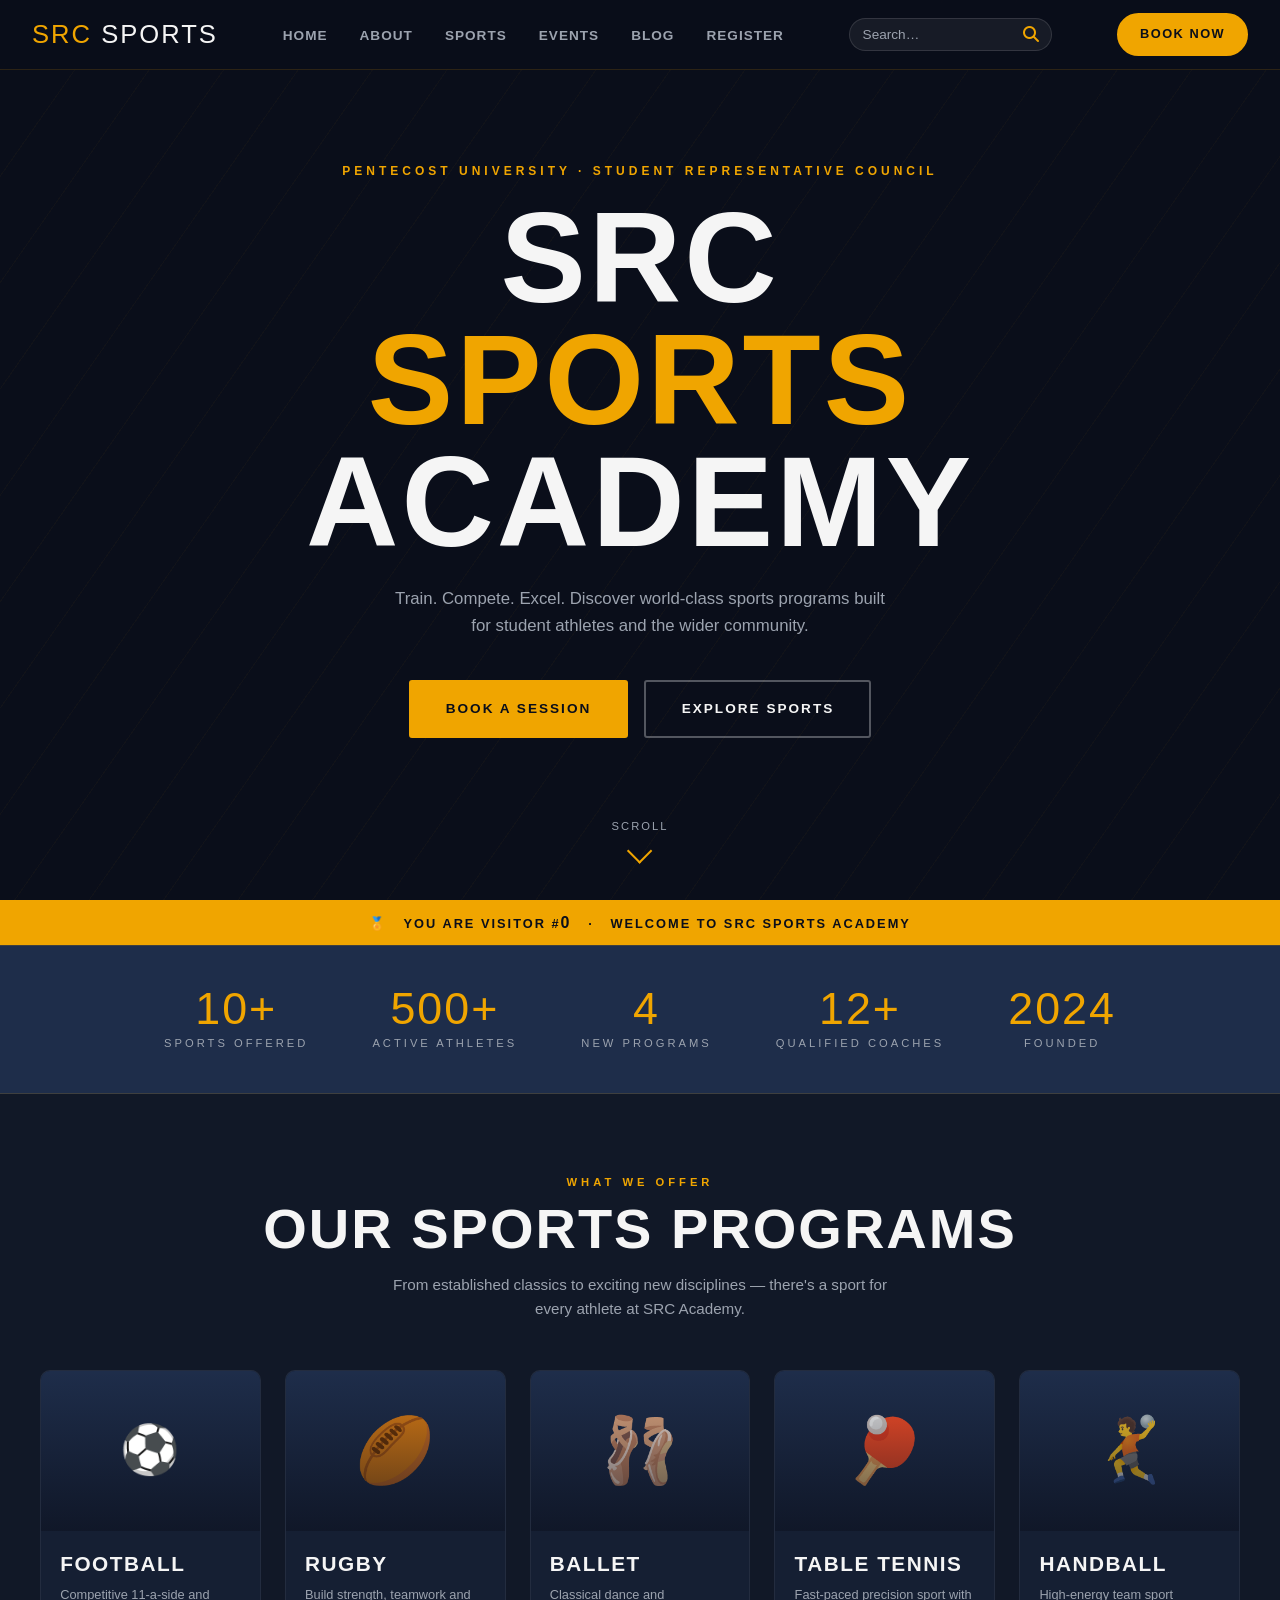
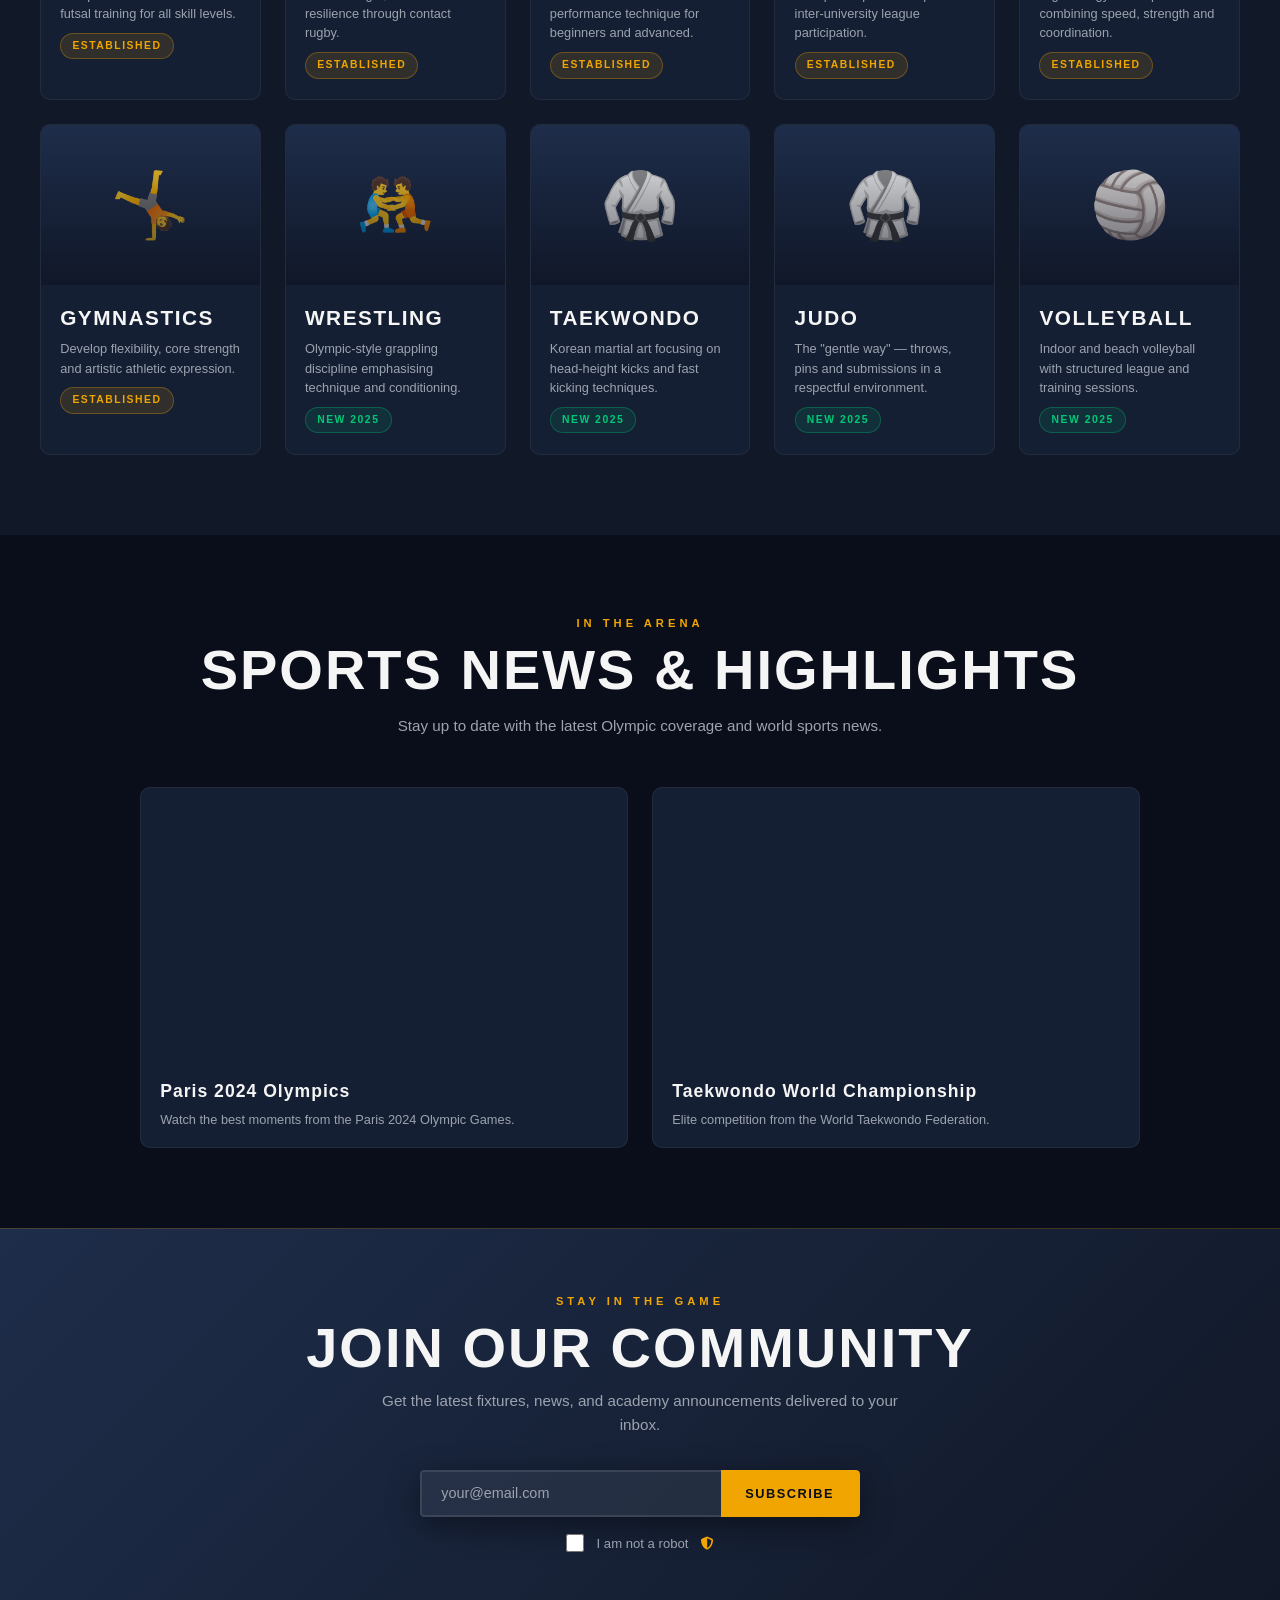
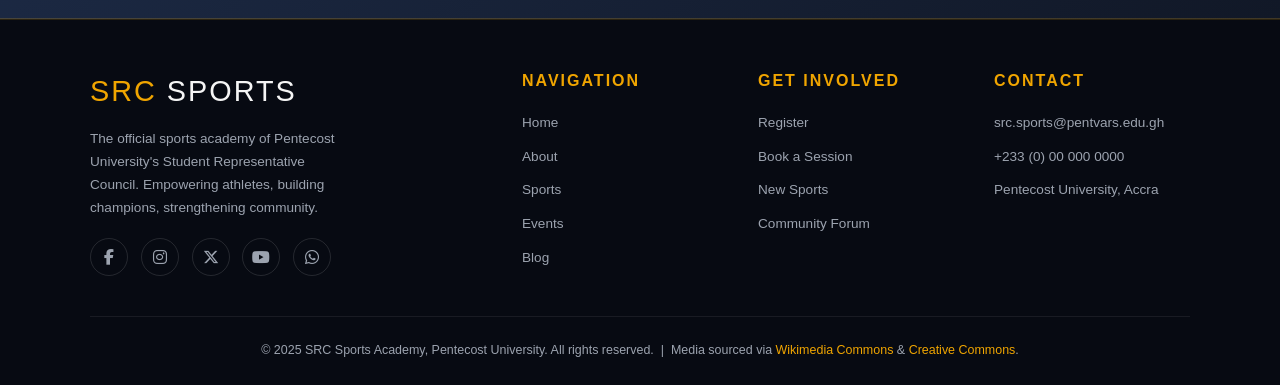
==== index.html @ 9ae21e8f "before publishing" ====
<!DOCTYPE html>
<html lang="en">
<head>
  <meta charset="UTF-8" />
  <meta name="viewport" content="width=device-width, initial-scale=1.0" />
  <meta name="description" content="SRC Sports Academy – Pentecost University. Join our elite sports programs including Football, Rugby, Wrestling, Taekwondo, Judo, Volleyball and more." />
  <meta name="keywords" content="SRC Sports Academy, Pentecost University, sports, football, rugby, taekwondo, judo, wrestling, volleyball" />

  <title>SRC Sports Academy | Pentecost University</title>

  <!-- Favicon placeholder -->
  <link rel="icon" href="data:image/svg+xml,<svg xmlns='http://www.w3.org/2000/svg' viewBox='0 0 100 100'><text y='.9em' font-size='90'>🏆</text></svg>" />

  <!-- External CSS only (project requirement) -->
  <link rel="stylesheet" href="style.css" />

  <!-- Font Awesome for icons (CDN) -->
  <link rel="stylesheet" href="https://cdnjs.cloudflare.com/ajax/libs/font-awesome/6.5.0/css/all.min.css"
        integrity="sha512-Avb2QiuDEEvB4bZJYdft2mNjVShBftLdPG8FJ0V7irTLQ8Uo0qcPxh4Plq7G5tGm0rU+1SPhVotteLpBERwOKA=="
        crossorigin="anonymous" referrerpolicy="no-referrer" />

  <!-- jQuery (for search and interactivity – project requirement) -->
  <script src="https://code.jquery.com/jquery-3.7.1.min.js"
          integrity="sha256-/JqT3SQfawRcv/BIHPThkBvs0OEvtFFmqPF/lYI/Cxo="
          crossorigin="anonymous"></script>
</head>

<body>

  <!-- ① ACCESSIBILITY: Skip to main content (screen reader / keyboard nav) -->
  <a href="#main-content" class="skip-link">Skip to main content</a>

  <!-- ─────────────────────────────────────────────────────────
       NAVBAR
  ───────────────────────────────────────────────────────────── -->
  <nav class="navbar" role="navigation" aria-label="Main navigation">

    <!-- Logo -->
    <a href="index.html" class="nav-logo" aria-label="SRC Sports Academy Home">
      SRC <span>SPORTS</span>
    </a>

    <!-- Desktop nav links -->
    <ul class="nav-links" role="list">
      <li><a href="index.html"          aria-current="page">Home</a></li>
      <li><a href="about.html">About</a></li>
      <li><a href="new-activities.html">Sports</a></li>
      <li><a href="events.html">Events</a></li>
      <li><a href="blog.html">Blog</a></li>
      <li><a href="register.html">Register</a></li>
    </ul>

    <!-- Search bar -->
    <div class="nav-search" role="search" aria-label="Site search">
      <label for="search-input" class="sr-only">Search the site</label>
      <input
        type="search"
        id="search-input"
        placeholder="Search…"
        aria-label="Search"
        autocomplete="off"
      />
      <button id="search-btn" aria-label="Submit search">
        <i class="fa fa-search" aria-hidden="true"></i>
      </button>
    </div>

    <!-- Book Now CTA -->
    <a href="book.html" class="btn-book" role="button" aria-label="Book a training session">
      Book Now
    </a>

    <!-- Hamburger (mobile) -->
    <button
      id="hamburger"
      class="hamburger"
      aria-label="Toggle mobile menu"
      aria-expanded="false"
      aria-controls="mobile-nav"
    >
      <span></span><span></span><span></span>
    </button>

  </nav>

  <!-- Search results dropdown -->
  <div id="search-results" role="listbox" aria-label="Search results"></div>

  <!-- Mobile nav -->
  <nav id="mobile-nav" class="mobile-nav" aria-label="Mobile navigation">
    <a href="index.html">Home</a>
    <a href="about.html">About</a>
    <a href="new-activities.html">Sports</a>
    <a href="events.html">Events</a>
    <a href="blog.html">Blog</a>
    <a href="register.html">Register</a>
    <a href="book.html" class="btn-book" style="text-align:center;margin-top:0.5rem;">Book Now</a>
  </nav>


  <main id="main-content">

    <section class="hero" aria-label="Hero: Welcome to SRC Sports Academy">

      <video
        class="hero-video"
        autoplay
        muted
        loop
        playsinline
        aria-hidden="true"
        poster="https://images.unsplash.com/photo-1461896836934-ffe607ba8211?w=1600&q=80"
      >
        <!--
          To use a local video: <source src="media/hero.mp4" type="video/mp4" />
          Below is a free Wikimedia sports video as fallback reference.
        -->
        <source src="https://upload.wikimedia.org/wikipedia/commons/transcoded/c/c0/2018_Women%27s_Volleyball_Nations_League_-_Dominican_Republic_vs_Turkey_20180608.webm/2018_Women%27s_Volleyball_Nations_League_-_Dominican_Republic_vs_Turkey_20180608.webm.480p.webm" type="video/webm" />
      </video>

      <div class="hero-overlay" aria-hidden="true"></div>

      <div class="hero-content">
        <p class="hero-eyebrow">Pentecost University · Student Representative Council</p>
        <h1 class="hero-title">
          SRC<br>
          <em>Sports</em>
          Academy
        </h1>
        <p class="hero-subtitle">
          Train. Compete. Excel. Discover world-class sports programs built for student athletes and the wider community.
        </p>
        <div class="hero-buttons">
          <a href="book.html"         class="btn-primary"   aria-label="Book a training session now">Book a Session</a>
          <a href="new-activities.html" class="btn-secondary" aria-label="Explore our sports programs">Explore Sports</a>
        </div>
      </div>

      <div class="hero-scroll-cue" aria-hidden="true">
        <span>Scroll</span>
        <div class="arrow"></div>
      </div>

    </section>

    <!-- ② VISITOR COUNTER STRIP -->
    <div class="counter-strip" role="status" aria-live="polite" aria-label="Site visitor count">
      🏅 &nbsp; You are visitor #<span id="visit-count">0</span> &nbsp; · &nbsp; Welcome to SRC Sports Academy
    </div>

    <!-- ③ STATS BAR -->
    <div class="stats-bar" aria-label="Academy highlights">
      <div class="stat-item">
        <div class="stat-num">10+</div>
        <div class="stat-label">Sports Offered</div>
      </div>
      <div class="stat-item">
        <div class="stat-num">500+</div>
        <div class="stat-label">Active Athletes</div>
      </div>
      <div class="stat-item">
        <div class="stat-num">4</div>
        <div class="stat-label">New Programs</div>
      </div>
      <div class="stat-item">
        <div class="stat-num">12+</div>
        <div class="stat-label">Qualified Coaches</div>
      </div>
      <div class="stat-item">
        <div class="stat-num">2024</div>
        <div class="stat-label">Founded</div>
      </div>
    </div>

    <!-- ④ SPORTS PROGRAMS GRID -->
    <section class="sports-section" id="sports" aria-labelledby="sports-heading">
      <div class="section-header">
        <p class="section-label">What We Offer</p>
        <h2 class="section-title" id="sports-heading">Our Sports Programs</h2>
        <p class="section-subtitle">
          From established classics to exciting new disciplines — there's a sport for every athlete at SRC Academy.
        </p>
      </div>

      <div class="sports-grid" role="list">

        <!-- EXISTING SPORTS -->
        <article class="sport-card" role="listitem" tabindex="0" aria-label="Football program">
          <div class="sport-img-wrap">
            <img
              src="https://upload.wikimedia.org/wikipedia/commons/thumb/a/a7/Camponotus_flavomarginatus_ant.jpg/320px-Camponotus_flavomarginatus_ant.jpg"
              alt="Football"
              loading="lazy"
              onerror="this.style.display='none';this.nextElementSibling.style.display='flex'"
            />
            <div class="sport-icon" style="display:none;position:absolute;z-index:2;">⚽</div>
          </div>
          <div class="sport-img-wrap" style="display:none;align-items:center;justify-content:center;height:160px;background:var(--navy-light)">
            <span style="font-size:4rem">⚽</span>
          </div>
          <div class="sport-info">
            <h3 class="sport-name">Football</h3>
            <p class="sport-desc">Competitive 11-a-side and futsal training for all skill levels.</p>
            <span class="sport-badge">Established</span>
          </div>
        </article>

        <article class="sport-card" role="listitem" tabindex="0" aria-label="Rugby program">
          <div class="sport-img-wrap" style="background:var(--navy-light);display:flex;align-items:center;justify-content:center;">
            <span style="font-size:4rem">🏉</span>
          </div>
          <div class="sport-info">
            <h3 class="sport-name">Rugby</h3>
            <p class="sport-desc">Build strength, teamwork and resilience through contact rugby.</p>
            <span class="sport-badge">Established</span>
          </div>
        </article>

        <article class="sport-card" role="listitem" tabindex="0" aria-label="Ballet program">
          <div class="sport-img-wrap" style="background:var(--navy-light);display:flex;align-items:center;justify-content:center;">
            <span style="font-size:4rem">🩰</span>
          </div>
          <div class="sport-info">
            <h3 class="sport-name">Ballet</h3>
            <p class="sport-desc">Classical dance and performance technique for beginners and advanced.</p>
            <span class="sport-badge">Established</span>
          </div>
        </article>

        <article class="sport-card" role="listitem" tabindex="0" aria-label="Table Tennis program">
          <div class="sport-img-wrap" style="background:var(--navy-light);display:flex;align-items:center;justify-content:center;">
            <span style="font-size:4rem">🏓</span>
          </div>
          <div class="sport-info">
            <h3 class="sport-name">Table Tennis</h3>
            <p class="sport-desc">Fast-paced precision sport with inter-university league participation.</p>
            <span class="sport-badge">Established</span>
          </div>
        </article>

        <article class="sport-card" role="listitem" tabindex="0" aria-label="Handball program">
          <div class="sport-img-wrap" style="background:var(--navy-light);display:flex;align-items:center;justify-content:center;">
            <span style="font-size:4rem">🤾</span>
          </div>
          <div class="sport-info">
            <h3 class="sport-name">Handball</h3>
            <p class="sport-desc">High-energy team sport combining speed, strength and coordination.</p>
            <span class="sport-badge">Established</span>
          </div>
        </article>

        <article class="sport-card" role="listitem" tabindex="0" aria-label="Gymnastics program">
          <div class="sport-img-wrap" style="background:var(--navy-light);display:flex;align-items:center;justify-content:center;">
            <span style="font-size:4rem">🤸</span>
          </div>
          <div class="sport-info">
            <h3 class="sport-name">Gymnastics</h3>
            <p class="sport-desc">Develop flexibility, core strength and artistic athletic expression.</p>
            <span class="sport-badge">Established</span>
          </div>
        </article>

        <!-- NEW SPORTS -->
        <article class="sport-card" role="listitem" tabindex="0" aria-label="Wrestling program – NEW">
          <div class="sport-img-wrap" style="background:var(--navy-light);display:flex;align-items:center;justify-content:center;">
            <span style="font-size:4rem">🤼</span>
          </div>
          <div class="sport-info">
            <h3 class="sport-name">Wrestling</h3>
            <p class="sport-desc">Olympic-style grappling discipline emphasising technique and conditioning.</p>
            <span class="sport-badge new">New 2025</span>
          </div>
        </article>

        <article class="sport-card" role="listitem" tabindex="0" aria-label="Taekwondo program – NEW">
          <div class="sport-img-wrap" style="background:var(--navy-light);display:flex;align-items:center;justify-content:center;">
            <span style="font-size:4rem">🥋</span>
          </div>
          <div class="sport-info">
            <h3 class="sport-name">Taekwondo</h3>
            <p class="sport-desc">Korean martial art focusing on head-height kicks and fast kicking techniques.</p>
            <span class="sport-badge new">New 2025</span>
          </div>
        </article>

        <article class="sport-card" role="listitem" tabindex="0" aria-label="Judo program – NEW">
          <div class="sport-img-wrap" style="background:var(--navy-light);display:flex;align-items:center;justify-content:center;">
            <span style="font-size:4rem">🥋</span>
          </div>
          <div class="sport-info">
            <h3 class="sport-name">Judo</h3>
            <p class="sport-desc">The "gentle way" — throws, pins and submissions in a respectful environment.</p>
            <span class="sport-badge new">New 2025</span>
          </div>
        </article>

        <article class="sport-card" role="listitem" tabindex="0" aria-label="Volleyball program – NEW">
          <div class="sport-img-wrap" style="background:var(--navy-light);display:flex;align-items:center;justify-content:center;">
            <span style="font-size:4rem">🏐</span>
          </div>
          <div class="sport-info">
            <h3 class="sport-name">Volleyball</h3>
            <p class="sport-desc">Indoor and beach volleyball with structured league and training sessions.</p>
            <span class="sport-badge new">New 2025</span>
          </div>
        </article>

      </div><!-- /sports-grid -->
    </section>

    <!-- ⑤ MEDIA HIGHLIGHTS SECTION -->
    <section class="media-section" id="media" aria-labelledby="media-heading">
      <p class="section-label" style="text-align:center">In The Arena</p>
      <h2 class="section-title" id="media-heading" style="text-align:center">Sports News &amp; Highlights</h2>
      <p class="section-subtitle" style="margin:0 auto 3rem;text-align:center">
        Stay up to date with the latest Olympic coverage and world sports news.
      </p>

      <div class="media-grid">

        <!-- Embedded media: Olympics YouTube highlight (Creative Commons) -->
        <div class="media-card">
          <iframe
            src="https://www.youtube.com/embed/Zm6PxGpNv4Y"
            title="Olympic Highlights – Paris 2024"
            allow="accelerometer; autoplay; clipboard-write; encrypted-media; gyroscope; picture-in-picture"
            allowfullscreen
            loading="lazy"
            aria-label="Embedded YouTube video: Olympic Highlights"
          ></iframe>
          <div class="media-card-info">
            <h3>Paris 2024 Olympics</h3>
            <p>Watch the best moments from the Paris 2024 Olympic Games.</p>
          </div>
        </div>

        <!-- Embedded: World Taekwondo highlight -->
        <div class="media-card">
          <iframe
            src="https://www.youtube.com/embed/sFvnBBTNmrQ"
            title="World Taekwondo Championship"
            allow="accelerometer; autoplay; clipboard-write; encrypted-media; gyroscope; picture-in-picture"
            allowfullscreen
            loading="lazy"
            aria-label="Embedded YouTube video: World Taekwondo Championship"
          ></iframe>
          <div class="media-card-info">
            <h3>Taekwondo World Championship</h3>
            <p>Elite competition from the World Taekwondo Federation.</p>
          </div>
        </div>

      </div>
    </section>

    <!-- ⑥ NEWSLETTER / CTA SECTION -->
    <section class="cta-section" id="subscribe" aria-labelledby="cta-heading">
      <p class="section-label">Stay in the Game</p>
      <h2 class="section-title" id="cta-heading">Join Our Community</h2>
      <p class="section-subtitle">
        Get the latest fixtures, news, and academy announcements delivered to your inbox.
      </p>

      <form
        id="subscribe-form"
        class="subscribe-form"
        novalidate
        aria-label="Newsletter subscription form"
      >
        <label for="subscribe-email" class="sr-only">Your email address</label>
        <input
          type="email"
          id="subscribe-email"
          name="email"
          placeholder="your@email.com"
          required
          aria-required="true"
          autocomplete="email"
        />
        <button type="submit" id="subscribe-btn" aria-label="Subscribe to newsletter">
          Subscribe
        </button>
      </form>

      <!-- CAPTCHA verification (simulated) -->
      <div class="captcha-row" role="group" aria-labelledby="captcha-label">
        <input
          type="checkbox"
          id="captcha-check"
          aria-label="CAPTCHA: I am not a robot"
        />
        <label id="captcha-label" for="captcha-check">I am not a robot</label>
        <i class="fa fa-shield-halved" aria-hidden="true" style="color:var(--gold)"></i>
      </div>

    </section>

  </main><!-- /main -->

  <!-- ─────────────────────────────────────────────────────────
       FOOTER
  ───────────────────────────────────────────────────────────── -->
  <footer role="contentinfo">
    <div class="footer-grid">

      <div class="footer-brand">
        <span class="nav-logo">SRC <span>SPORTS</span></span>
        <p>
          The official sports academy of Pentecost University's Student Representative Council.
          Empowering athletes, building champions, strengthening community.
        </p>
        <!-- Social Media Links -->
        <div class="social-links" style="margin-top:1.2rem" aria-label="Social media links">
          <a href="#" class="social-link" aria-label="Visit our Facebook page" rel="noopener noreferrer">
            <i class="fab fa-facebook-f" aria-hidden="true"></i>
          </a>
          <a href="#" class="social-link" aria-label="Visit our Instagram page" rel="noopener noreferrer">
            <i class="fab fa-instagram" aria-hidden="true"></i>
          </a>
          <a href="#" class="social-link" aria-label="Visit our X (Twitter) page" rel="noopener noreferrer">
            <i class="fab fa-x-twitter" aria-hidden="true"></i>
          </a>
          <a href="#" class="social-link" aria-label="Visit our YouTube channel" rel="noopener noreferrer">
            <i class="fab fa-youtube" aria-hidden="true"></i>
          </a>
          <a href="#" class="social-link" aria-label="Visit our WhatsApp community" rel="noopener noreferrer">
            <i class="fab fa-whatsapp" aria-hidden="true"></i>
          </a>
        </div>
      </div>

      <div class="footer-col">
        <h4>Navigation</h4>
        <ul>
          <li><a href="index.html">Home</a></li>
          <li><a href="about.html">About</a></li>
          <li><a href="new-activities.html">Sports</a></li>
          <li><a href="events.html">Events</a></li>
          <li><a href="blog.html">Blog</a></li>
        </ul>
      </div>

      <div class="footer-col">
        <h4>Get Involved</h4>
        <ul>
          <li><a href="register.html">Register</a></li>
          <li><a href="book.html">Book a Session</a></li>
          <li><a href="new-activities.html">New Sports</a></li>
          <li><a href="blog.html">Community Forum</a></li>
        </ul>
      </div>

      <div class="footer-col">
        <h4>Contact</h4>
        <ul>
          <li><a href="mailto:src.sports@pentvars.edu.gh">src.sports@pentvars.edu.gh</a></li>
          <li><a href="tel:+233000000000">+233 (0) 00 000 0000</a></li>
          <li><a href="#">Pentecost University, Accra</a></li>
        </ul>
      </div>

    </div>

    <div class="footer-bottom">
      <p>
        &copy; 2025 SRC Sports Academy, Pentecost University.
        All rights reserved. &nbsp;|&nbsp;
        Media sourced via
        <a href="https://commons.wikimedia.org" target="_blank" rel="noopener noreferrer" style="color:var(--gold)">Wikimedia Commons</a>
        &amp;
        <a href="https://search.creativecommons.org" target="_blank" rel="noopener noreferrer" style="color:var(--gold)">Creative Commons</a>.
      </p>
    </div>
  </footer>

  <!-- main.js loaded last for performance -->
  <script src="js/main.js"></script>

  <!-- ② ACCESSIBILITY: screen-reader-only utility class -->
  <style>
    .sr-only {
      position: absolute;
      width: 1px; height: 1px;
      padding: 0; margin: -1px;
      overflow: hidden;
      clip: rect(0,0,0,0);
      white-space: nowrap;
      border: 0;
    }
  </style>

</body>
</html>
---- style.css ----
:root {
  --navy:       #0a0e1a;
  --navy-mid:   #111827;
  --navy-light: #1e2d4a;
  --gold:       #f0a500;
  --gold-light: #ffc840;
  --white:      #f5f5f5;
  --gray:       #9ca3af;
  --card-bg:    #151f33;
  --font-display: 'Bebas Neue', 'Impact', sans-serif;
  --font-body:    'Barlow', 'Segoe UI', sans-serif;
  --transition:   0.3s ease;
  --radius:       10px;
  --shadow:       0 8px 32px rgba(0,0,0,0.45);
}

/* --- Reset & Base --- */
*, *::before, *::after { box-sizing: border-box; margin: 0; padding: 0; }

html { scroll-behavior: smooth; }

body {
  background-color: var(--navy);
  color: var(--white);
  font-family: var(--font-body);
  font-size: 16px;
  line-height: 1.6;
  overflow-x: hidden;
}

img { max-width: 100%; display: block; }
a  { color: inherit; text-decoration: none; }
ul { list-style: none; }

/* --- Google Fonts import --- */
@import url('https://fonts.googleapis.com/css2?family=Bebas+Neue&family=Barlow:wght@300;400;600;700&display=swap');

/* ============================================================
   NAVBAR
   ============================================================ */
.navbar {
  position: fixed;
  top: 0; left: 0; right: 0;
  z-index: 1000;
  display: flex;
  align-items: center;
  justify-content: space-between;
  padding: 0 2rem;
  height: 70px;
  background: rgba(10, 14, 26, 0.92);
  backdrop-filter: blur(10px);
  border-bottom: 1px solid rgba(240, 165, 0, 0.15);
  transition: background var(--transition);
}

.navbar.scrolled { background: rgba(10, 14, 26, 0.99); }

.nav-logo {
  font-family: var(--font-display);
  font-size: 1.6rem;
  letter-spacing: 2px;
  color: var(--gold);
}
.nav-logo span { color: var(--white); }

.nav-links {
  display: flex;
  gap: 2rem;
  align-items: center;
}

.nav-links a {
  font-size: 0.85rem;
  font-weight: 600;
  letter-spacing: 1px;
  text-transform: uppercase;
  color: var(--gray);
  transition: color var(--transition);
  position: relative;
}
.nav-links a::after {
  content: '';
  position: absolute;
  bottom: -4px; left: 0;
  width: 0; height: 2px;
  background: var(--gold);
  transition: width var(--transition);
}
.nav-links a:hover,
.nav-links a:focus {
  color: var(--white);
  outline: none;
}
.nav-links a:hover::after,
.nav-links a:focus::after { width: 100%; }

/* Search bar */
.nav-search {
  display: flex;
  align-items: center;
  background: rgba(255,255,255,0.06);
  border: 1px solid rgba(255,255,255,0.12);
  border-radius: 25px;
  overflow: hidden;
  transition: border-color var(--transition);
}
.nav-search:focus-within { border-color: var(--gold); }

.nav-search input {
  background: transparent;
  border: none;
  color: var(--white);
  padding: 0.4rem 0.8rem;
  font-family: var(--font-body);
  font-size: 0.85rem;
  width: 160px;
  outline: none;
}
.nav-search input::placeholder { color: var(--gray); }

.nav-search button {
  background: none;
  border: none;
  color: var(--gold);
  padding: 0.4rem 0.8rem;
  cursor: pointer;
  font-size: 1rem;
  transition: color var(--transition);
}
.nav-search button:hover { color: var(--gold-light); }

/* Book Now CTA */
.btn-book {
  background: var(--gold);
  color: var(--navy);
  font-weight: 700;
  font-size: 0.8rem;
  letter-spacing: 1.5px;
  text-transform: uppercase;
  padding: 0.55rem 1.3rem;
  border-radius: 25px;
  border: 2px solid var(--gold);
  cursor: pointer;
  transition: background var(--transition), color var(--transition), transform 0.15s;
  white-space: nowrap;
}
.btn-book:hover, .btn-book:focus {
  background: transparent;
  color: var(--gold);
  transform: scale(1.04);
  outline: 2px solid var(--gold);
  outline-offset: 2px;
}

/* Hamburger */
.hamburger {
  display: none;
  flex-direction: column;
  gap: 5px;
  cursor: pointer;
  background: none;
  border: none;
  padding: 6px;
  border-radius: 4px;
}
.hamburger span {
  display: block;
  width: 24px; height: 2px;
  background: var(--white);
  border-radius: 2px;
  transition: transform 0.3s, opacity 0.3s;
}
.hamburger.open span:nth-child(1) { transform: translateY(7px) rotate(45deg); }
.hamburger.open span:nth-child(2) { opacity: 0; }
.hamburger.open span:nth-child(3) { transform: translateY(-7px) rotate(-45deg); }

/* Mobile nav */
.mobile-nav {
  display: none;
  flex-direction: column;
  position: fixed;
  top: 70px; left: 0; right: 0;
  background: var(--navy-mid);
  border-top: 1px solid rgba(240,165,0,0.2);
  padding: 1.5rem 2rem;
  gap: 1.2rem;
  z-index: 999;
}
.mobile-nav.open { display: flex; }
.mobile-nav a {
  font-size: 1rem;
  font-weight: 600;
  text-transform: uppercase;
  color: var(--gray);
  transition: color var(--transition);
}
.mobile-nav a:hover, .mobile-nav a:focus { color: var(--gold); outline: none; }

/* ============================================================
   HERO SECTION
   ============================================================ */
.hero {
  position: relative;
  min-height: 100vh;
  display: flex;
  align-items: center;
  justify-content: center;
  text-align: center;
  overflow: hidden;
}

.hero-video {
  position: absolute;
  inset: 0;
  width: 100%; height: 100%;
  object-fit: cover;
  z-index: 0;
  opacity: 0.35;
}

.hero-overlay {
  position: absolute;
  inset: 0;
  background: linear-gradient(
    135deg,
    rgba(10,14,26,0.85) 0%,
    rgba(10,14,26,0.5) 50%,
    rgba(10,14,26,0.75) 100%
  );
  z-index: 1;
}

/* Animated diagonal accent lines */
.hero-overlay::before {
  content: '';
  position: absolute;
  inset: 0;
  background: repeating-linear-gradient(
    -55deg,
    transparent,
    transparent 60px,
    rgba(240,165,0,0.03) 60px,
    rgba(240,165,0,0.03) 61px
  );
}

.hero-content {
  position: relative;
  z-index: 2;
  max-width: 800px;
  padding: 2rem;
  animation: heroFadeUp 1s ease forwards;
}

@keyframes heroFadeUp {
  from { opacity: 0; transform: translateY(40px); }
  to   { opacity: 1; transform: translateY(0); }
}

.hero-eyebrow {
  font-size: 0.75rem;
  letter-spacing: 4px;
  text-transform: uppercase;
  color: var(--gold);
  margin-bottom: 1rem;
  font-weight: 600;
}

.hero-title {
  font-family: var(--font-display);
  font-size: clamp(3.5rem, 10vw, 8rem);
  line-height: 0.95;
  letter-spacing: 3px;
  text-transform: uppercase;
  color: var(--white);
  margin-bottom: 1.5rem;
}
.hero-title em {
  font-style: normal;
  color: var(--gold);
  display: block;
}

.hero-subtitle {
  font-size: 1.05rem;
  color: var(--gray);
  max-width: 500px;
  margin: 0 auto 2.5rem;
  font-weight: 300;
}

.hero-buttons {
  display: flex;
  gap: 1rem;
  justify-content: center;
  flex-wrap: wrap;
}

.btn-primary {
  background: var(--gold);
  color: var(--navy);
  font-weight: 700;
  font-size: 0.85rem;
  letter-spacing: 2px;
  text-transform: uppercase;
  padding: 1rem 2.2rem;
  border-radius: 3px;
  border: 2px solid var(--gold);
  cursor: pointer;
  transition: all var(--transition);
  display: inline-block;
}
.btn-primary:hover, .btn-primary:focus {
  background: transparent;
  color: var(--gold);
  outline: none;
  box-shadow: 0 0 20px rgba(240,165,0,0.3);
}

.btn-secondary {
  background: transparent;
  color: var(--white);
  font-weight: 600;
  font-size: 0.85rem;
  letter-spacing: 2px;
  text-transform: uppercase;
  padding: 1rem 2.2rem;
  border-radius: 3px;
  border: 2px solid rgba(255,255,255,0.3);
  cursor: pointer;
  transition: all var(--transition);
  display: inline-block;
}
.btn-secondary:hover, .btn-secondary:focus {
  border-color: var(--white);
  outline: none;
}

.hero-scroll-cue {
  position: absolute;
  bottom: 2.5rem;
  left: 50%;
  transform: translateX(-50%);
  z-index: 2;
  display: flex;
  flex-direction: column;
  align-items: center;
  gap: 6px;
  color: var(--gray);
  font-size: 0.7rem;
  letter-spacing: 2px;
  text-transform: uppercase;
}
.hero-scroll-cue .arrow {
  width: 18px; height: 18px;
  border-right: 2px solid var(--gold);
  border-bottom: 2px solid var(--gold);
  transform: rotate(45deg);
  animation: bounce 1.5s infinite;
}
@keyframes bounce {
  0%, 100% { transform: rotate(45deg) translateY(0); }
  50%       { transform: rotate(45deg) translateY(6px); }
}

/* ============================================================
   VISITOR COUNTER STRIP
   ============================================================ */
.counter-strip {
  background: var(--gold);
  color: var(--navy);
  text-align: center;
  padding: 0.6rem 1rem;
  font-size: 0.8rem;
  font-weight: 700;
  letter-spacing: 2px;
  text-transform: uppercase;
}
.counter-strip span { font-size: 1rem; }

/* ============================================================
   SECTION SHARED STYLES
   ============================================================ */
section { padding: 5rem 2rem; }

.section-label {
  font-size: 0.7rem;
  font-weight: 700;
  letter-spacing: 4px;
  text-transform: uppercase;
  color: var(--gold);
  margin-bottom: 0.6rem;
}

.section-title {
  font-family: var(--font-display);
  font-size: clamp(2rem, 5vw, 3.5rem);
  letter-spacing: 2px;
  text-transform: uppercase;
  color: var(--white);
  line-height: 1;
  margin-bottom: 1rem;
}

.section-subtitle {
  color: var(--gray);
  max-width: 520px;
  font-size: 0.95rem;
  margin-bottom: 3rem;
}

/* ============================================================
   STATS BAR
   ============================================================ */
.stats-bar {
  background: var(--navy-light);
  border-top: 1px solid rgba(240,165,0,0.15);
  border-bottom: 1px solid rgba(240,165,0,0.15);
  padding: 2.5rem 2rem;
  display: flex;
  justify-content: center;
  gap: 4rem;
  flex-wrap: wrap;
}

.stat-item { text-align: center; }
.stat-num {
  font-family: var(--font-display);
  font-size: 2.8rem;
  color: var(--gold);
  letter-spacing: 2px;
  line-height: 1;
}
.stat-label {
  font-size: 0.7rem;
  letter-spacing: 3px;
  text-transform: uppercase;
  color: var(--gray);
  margin-top: 4px;
}

/* ============================================================
   SPORTS GRID
   ============================================================ */
.sports-section { background: var(--navy-mid); }
.sports-section .section-header { text-align: center; }
.sports-section .section-subtitle { margin: 0 auto 3rem; }

.sports-grid {
  display: grid;
  grid-template-columns: repeat(auto-fill, minmax(220px, 1fr));
  gap: 1.5rem;
  max-width: 1200px;
  margin: 0 auto;
}

.sport-card {
  background: var(--card-bg);
  border-radius: var(--radius);
  overflow: hidden;
  border: 1px solid rgba(255,255,255,0.06);
  transition: transform var(--transition), box-shadow var(--transition), border-color var(--transition);
  cursor: pointer;
  position: relative;
}
.sport-card:hover, .sport-card:focus-within {
  transform: translateY(-6px);
  box-shadow: 0 16px 40px rgba(0,0,0,0.5), 0 0 0 1px var(--gold);
  border-color: var(--gold);
}

.sport-img-wrap {
  height: 160px;
  overflow: hidden;
  background: var(--navy-light);
  display: flex;
  align-items: center;
  justify-content: center;
  position: relative;
}
.sport-img-wrap::after {
  content: '';
  position: absolute;
  inset: 0;
  background: linear-gradient(to top, rgba(10,14,26,0.7), transparent);
}
.sport-img-wrap img {
  width: 100%; height: 100%;
  object-fit: cover;
  transition: transform 0.5s ease;
}
.sport-card:hover .sport-img-wrap img { transform: scale(1.08); }

.sport-icon {
  font-size: 3rem;
  z-index: 1;
}

.sport-info {
  padding: 1rem 1.2rem 1.3rem;
}
.sport-name {
  font-family: var(--font-display);
  font-size: 1.3rem;
  letter-spacing: 1.5px;
  text-transform: uppercase;
  color: var(--white);
  margin-bottom: 0.3rem;
}
.sport-desc {
  font-size: 0.8rem;
  color: var(--gray);
  line-height: 1.5;
}
.sport-badge {
  display: inline-block;
  margin-top: 0.6rem;
  background: rgba(240,165,0,0.12);
  color: var(--gold);
  border: 1px solid rgba(240,165,0,0.3);
  border-radius: 20px;
  font-size: 0.65rem;
  font-weight: 700;
  letter-spacing: 1.5px;
  text-transform: uppercase;
  padding: 0.25rem 0.7rem;
}
.sport-badge.new {
  background: rgba(0,200,120,0.1);
  color: #00c878;
  border-color: rgba(0,200,120,0.3);
}

/* ============================================================
   MEDIA / HIGHLIGHTS SECTION
   ============================================================ */
.media-section { background: var(--navy); }

.media-grid {
  display: grid;
  grid-template-columns: 1fr 1fr;
  gap: 1.5rem;
  max-width: 1000px;
  margin: 0 auto;
}

.media-card {
  background: var(--card-bg);
  border-radius: var(--radius);
  overflow: hidden;
  border: 1px solid rgba(255,255,255,0.06);
  transition: transform var(--transition), box-shadow var(--transition);
}
.media-card:hover {
  transform: translateY(-4px);
  box-shadow: var(--shadow);
}

.media-card iframe {
  width: 100%;
  aspect-ratio: 16/9;
  display: block;
  border: none;
}

.media-card-info {
  padding: 1rem 1.2rem;
}
.media-card-info h3 {
  font-family: var(--font-display);
  font-size: 1.1rem;
  letter-spacing: 1px;
  color: var(--white);
  margin-bottom: 0.3rem;
}
.media-card-info p {
  font-size: 0.8rem;
  color: var(--gray);
}

/* ============================================================
   NEWSLETTER / CTA SECTION
   ============================================================ */
.cta-section {
  background: linear-gradient(135deg, var(--navy-light), var(--navy-mid));
  border-top: 1px solid rgba(240,165,0,0.2);
  border-bottom: 1px solid rgba(240,165,0,0.2);
  text-align: center;
  padding: 4rem 2rem;
}

.cta-section .section-title { margin-bottom: 0.8rem; }
.cta-section .section-subtitle { margin: 0 auto 2rem; }

.subscribe-form {
  display: flex;
  gap: 0;
  max-width: 440px;
  margin: 0 auto 1rem;
  border-radius: 4px;
  overflow: hidden;
  box-shadow: var(--shadow);
}

.subscribe-form input[type="email"] {
  flex: 1;
  padding: 0.85rem 1.2rem;
  border: 2px solid rgba(255,255,255,0.1);
  border-right: none;
  border-radius: 4px 0 0 4px;
  background: rgba(255,255,255,0.06);
  color: var(--white);
  font-family: var(--font-body);
  font-size: 0.9rem;
  outline: none;
  transition: border-color var(--transition);
}
.subscribe-form input[type="email"]:focus { border-color: var(--gold); }
.subscribe-form input[type="email"]::placeholder { color: var(--gray); }

.subscribe-form button {
  padding: 0.85rem 1.5rem;
  background: var(--gold);
  color: var(--navy);
  font-weight: 700;
  font-size: 0.8rem;
  letter-spacing: 1.5px;
  text-transform: uppercase;
  border: 2px solid var(--gold);
  border-left: none;
  border-radius: 0 4px 4px 0;
  cursor: pointer;
  transition: background var(--transition), color var(--transition);
}
.subscribe-form button:hover {
  background: var(--gold-light);
}

/* Simple captcha */
.captcha-row {
  display: flex;
  align-items: center;
  justify-content: center;
  gap: 0.8rem;
  margin-top: 0.8rem;
  font-size: 0.82rem;
  color: var(--gray);
}
.captcha-row input[type="checkbox"] {
  width: 18px; height: 18px;
  accent-color: var(--gold);
  cursor: pointer;
}

/* ============================================================
   FOOTER
   ============================================================ */
footer {
  background: #070a12;
  padding: 3rem 2rem 1.5rem;
  border-top: 1px solid rgba(240,165,0,0.15);
}

.footer-grid {
  display: grid;
  grid-template-columns: 2fr 1fr 1fr 1fr;
  gap: 2.5rem;
  max-width: 1100px;
  margin: 0 auto 2.5rem;
}

.footer-brand .nav-logo {
  font-size: 1.8rem;
  margin-bottom: 0.8rem;
  display: block;
}
.footer-brand p {
  font-size: 0.85rem;
  color: var(--gray);
  line-height: 1.7;
  max-width: 260px;
}

.footer-col h4 {
  font-family: var(--font-display);
  font-size: 1rem;
  letter-spacing: 2px;
  text-transform: uppercase;
  color: var(--gold);
  margin-bottom: 1rem;
}
.footer-col ul { display: flex; flex-direction: column; gap: 0.5rem; }
.footer-col ul a {
  font-size: 0.85rem;
  color: var(--gray);
  transition: color var(--transition);
}
.footer-col ul a:hover, .footer-col ul a:focus { color: var(--white); }

/* Social icons */
.social-links {
  display: flex;
  gap: 0.8rem;
  flex-wrap: wrap;
}
.social-link {
  width: 38px; height: 38px;
  border-radius: 50%;
  border: 1px solid rgba(255,255,255,0.12);
  display: flex;
  align-items: center;
  justify-content: center;
  color: var(--gray);
  font-size: 1rem;
  transition: background var(--transition), color var(--transition), border-color var(--transition);
}
.social-link:hover, .social-link:focus {
  background: var(--gold);
  color: var(--navy);
  border-color: var(--gold);
  outline: none;
}

.footer-bottom {
  border-top: 1px solid rgba(255,255,255,0.07);
  padding-top: 1.5rem;
  text-align: center;
  font-size: 0.78rem;
  color: var(--gray);
  max-width: 1100px;
  margin: 0 auto;
}

/* ============================================================
   SEARCH RESULTS OVERLAY (jQuery target)
   ============================================================ */
#search-results {
  position: fixed;
  top: 70px; left: 50%;
  transform: translateX(-50%);
  background: var(--navy-mid);
  border: 1px solid rgba(240,165,0,0.3);
  border-radius: var(--radius);
  min-width: 300px;
  max-width: 420px;
  z-index: 998;
  display: none;
  padding: 1rem;
  box-shadow: var(--shadow);
}
#search-results.visible { display: block; }
#search-results p {
  font-size: 0.85rem;
  color: var(--gray);
  padding: 0.4rem 0;
  border-bottom: 1px solid rgba(255,255,255,0.05);
}
#search-results p:last-child { border-bottom: none; }
#search-results p strong { color: var(--gold); }

/* ============================================================
   ACCESSIBILITY – Focus ring override
   ============================================================ */
:focus-visible {
  outline: 2px solid var(--gold);
  outline-offset: 3px;
  border-radius: 3px;
}

/* Skip to main content link (screen reader) */
.skip-link {
  position: absolute;
  top: -100px;
  left: 1rem;
  background: var(--gold);
  color: var(--navy);
  padding: 0.5rem 1rem;
  font-weight: 700;
  border-radius: 0 0 var(--radius) var(--radius);
  transition: top 0.2s;
  z-index: 9999;
}
.skip-link:focus { top: 0; }

/* ============================================================
   RESPONSIVE – TABLET
   ============================================================ */
@media (max-width: 900px) {
  .footer-grid { grid-template-columns: 1fr 1fr; }
  .media-grid  { grid-template-columns: 1fr; }
}

/* ============================================================
   RESPONSIVE – MOBILE  (hamburger kicks in)
   ============================================================ */
@media (max-width: 768px) {
  .nav-links,
  .nav-search { display: none; }

  .hamburger { display: flex; }

  .btn-book { display: none; }

  .hero-title { letter-spacing: 1px; }

  .stats-bar { gap: 2rem; }

  .sports-grid { grid-template-columns: repeat(auto-fill, minmax(150px, 1fr)); }

  .footer-grid { grid-template-columns: 1fr; }

  .subscribe-form { flex-direction: column; border-radius: var(--radius); }
  .subscribe-form input[type="email"],
  .subscribe-form button {
    border-radius: var(--radius);
    border: 2px solid rgba(255,255,255,0.1);
  }
  .subscribe-form button { border-color: var(--gold); }
}
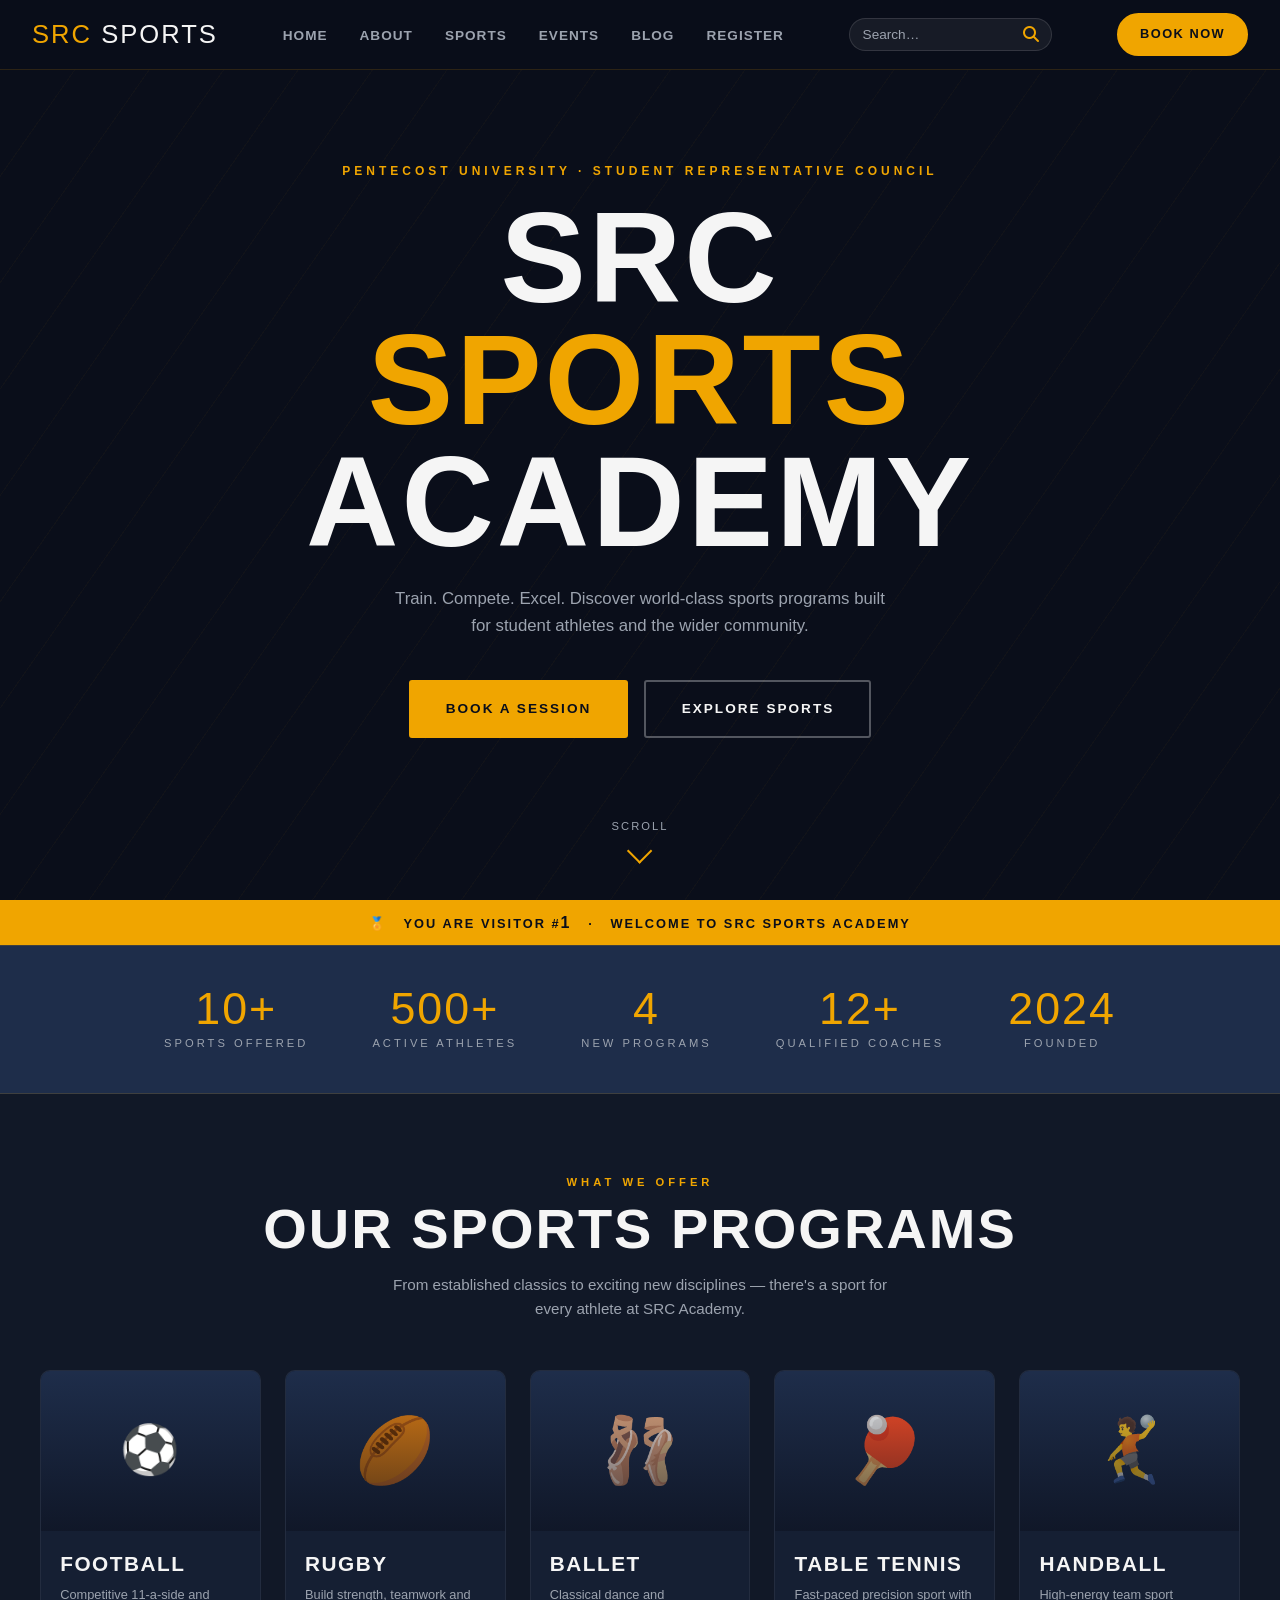
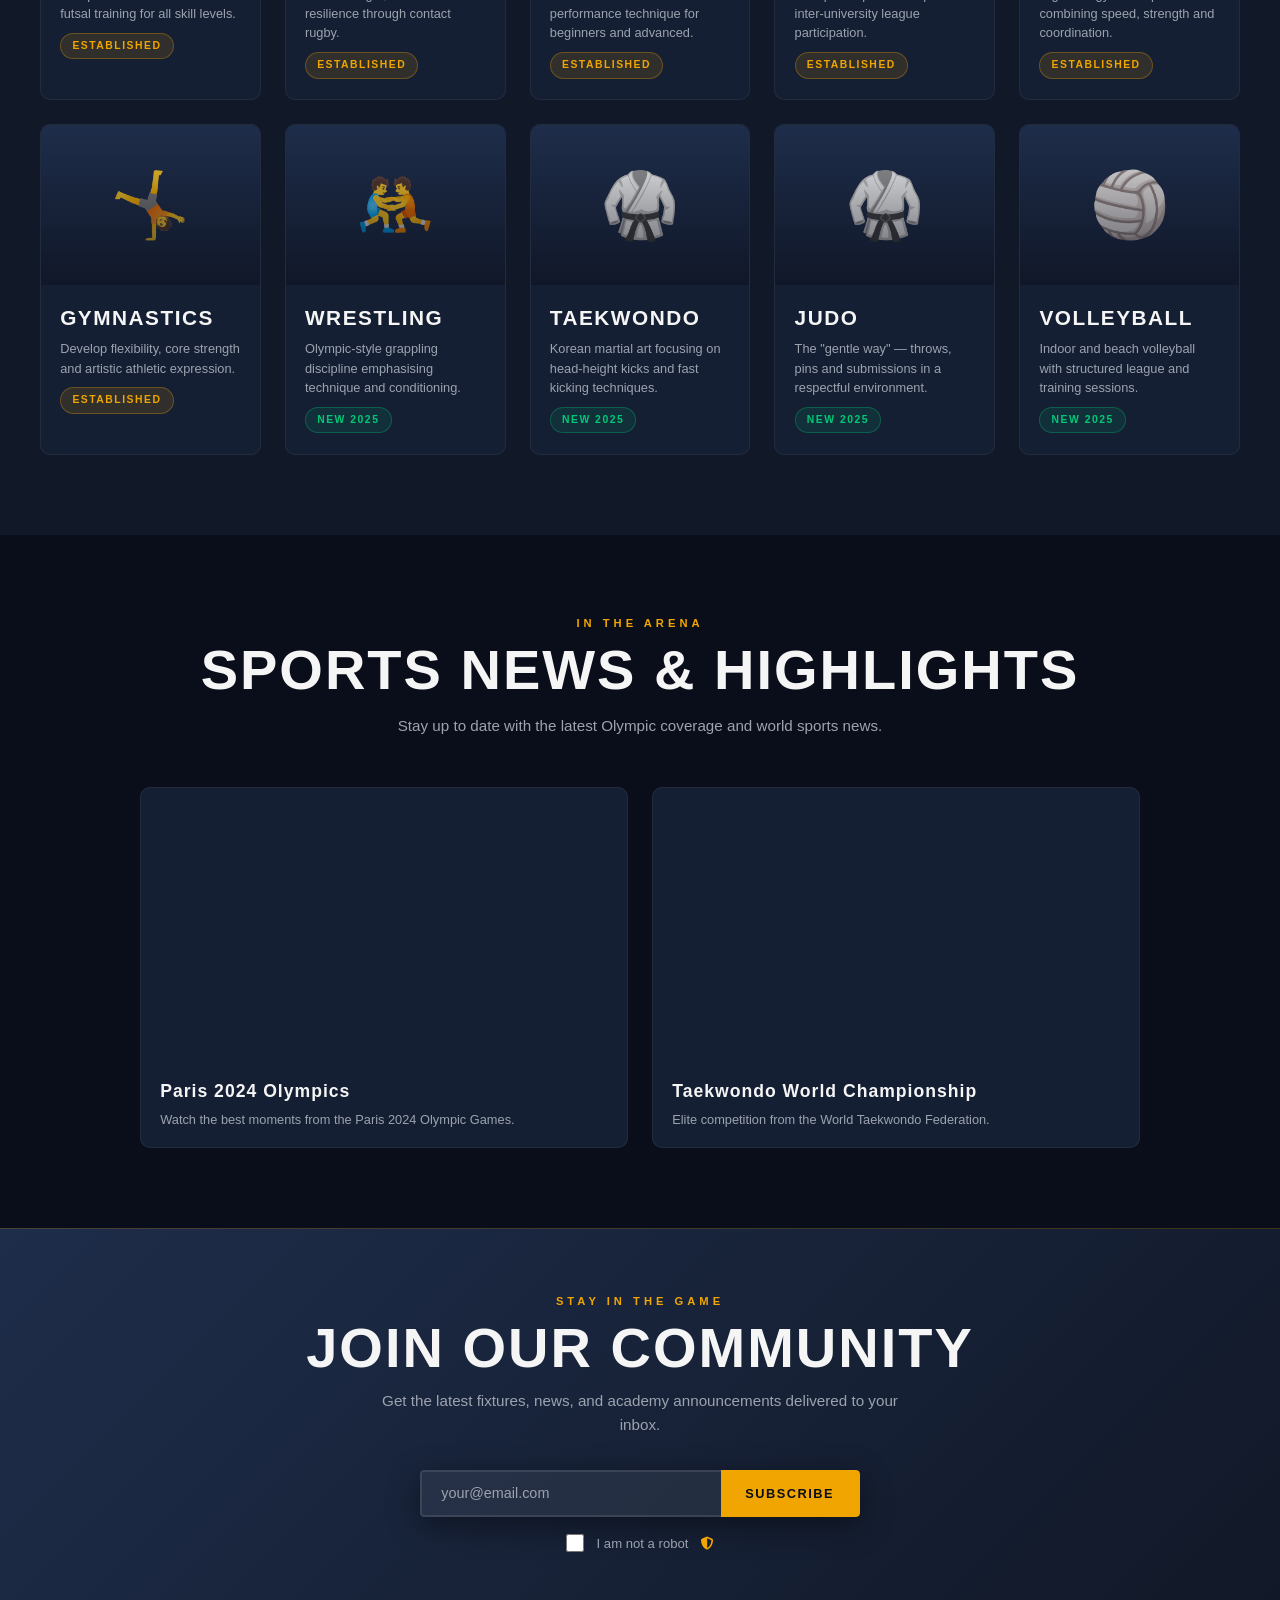
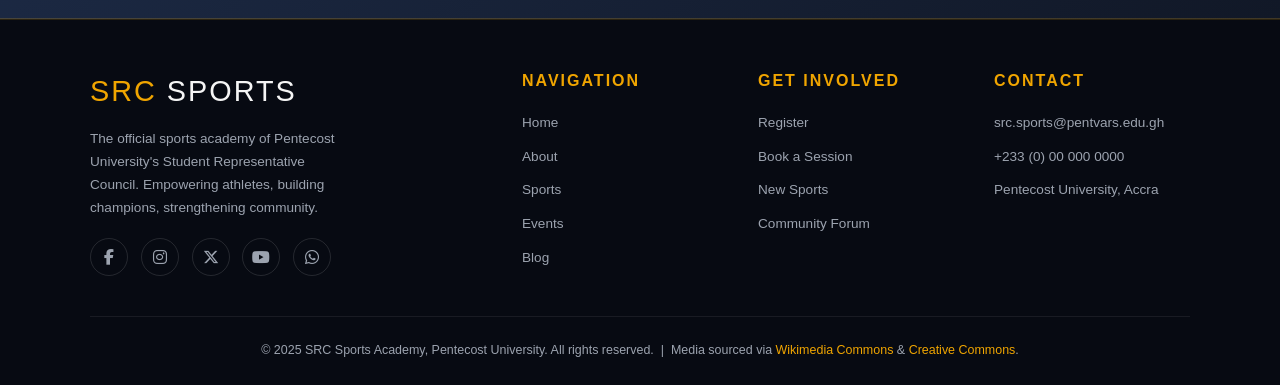
==== commit 33123877: "af publishing" ====
--- a/index.html
+++ b/index.html
@@ -12,7 +12,7 @@
   <link rel="icon" href="data:image/svg+xml,<svg xmlns='http://www.w3.org/2000/svg' viewBox='0 0 100 100'><text y='.9em' font-size='90'>🏆</text></svg>" />
 
   <!-- External CSS only (project requirement) -->
-  <link rel="stylesheet" href="style.css" />
+  <link rel="stylesheet" href="css/style.css" />
 
   <!-- Font Awesome for icons (CDN) -->
   <link rel="stylesheet" href="https://cdnjs.cloudflare.com/ajax/libs/font-awesome/6.5.0/css/all.min.css"
--- a/css/style.css
+++ b/css/style.css
@@ -0,0 +1,819 @@
+:root {
+  --navy:       #0a0e1a;
+  --navy-mid:   #111827;
+  --navy-light: #1e2d4a;
+  --gold:       #f0a500;
+  --gold-light: #ffc840;
+  --white:      #f5f5f5;
+  --gray:       #9ca3af;
+  --card-bg:    #151f33;
+  --font-display: 'Bebas Neue', 'Impact', sans-serif;
+  --font-body:    'Barlow', 'Segoe UI', sans-serif;
+  --transition:   0.3s ease;
+  --radius:       10px;
+  --shadow:       0 8px 32px rgba(0,0,0,0.45);
+}
+
+/* --- Reset & Base --- */
+*, *::before, *::after { box-sizing: border-box; margin: 0; padding: 0; }
+
+html { scroll-behavior: smooth; }
+
+body {
+  background-color: var(--navy);
+  color: var(--white);
+  font-family: var(--font-body);
+  font-size: 16px;
+  line-height: 1.6;
+  overflow-x: hidden;
+}
+
+img { max-width: 100%; display: block; }
+a  { color: inherit; text-decoration: none; }
+ul { list-style: none; }
+
+/* --- Google Fonts import --- */
+@import url('https://fonts.googleapis.com/css2?family=Bebas+Neue&family=Barlow:wght@300;400;600;700&display=swap');
+
+/* ============================================================
+   NAVBAR
+   ============================================================ */
+.navbar {
+  position: fixed;
+  top: 0; left: 0; right: 0;
+  z-index: 1000;
+  display: flex;
+  align-items: center;
+  justify-content: space-between;
+  padding: 0 2rem;
+  height: 70px;
+  background: rgba(10, 14, 26, 0.92);
+  backdrop-filter: blur(10px);
+  border-bottom: 1px solid rgba(240, 165, 0, 0.15);
+  transition: background var(--transition);
+}
+
+.navbar.scrolled { background: rgba(10, 14, 26, 0.99); }
+
+.nav-logo {
+  font-family: var(--font-display);
+  font-size: 1.6rem;
+  letter-spacing: 2px;
+  color: var(--gold);
+}
+.nav-logo span { color: var(--white); }
+
+.nav-links {
+  display: flex;
+  gap: 2rem;
+  align-items: center;
+}
+
+.nav-links a {
+  font-size: 0.85rem;
+  font-weight: 600;
+  letter-spacing: 1px;
+  text-transform: uppercase;
+  color: var(--gray);
+  transition: color var(--transition);
+  position: relative;
+}
+.nav-links a::after {
+  content: '';
+  position: absolute;
+  bottom: -4px; left: 0;
+  width: 0; height: 2px;
+  background: var(--gold);
+  transition: width var(--transition);
+}
+.nav-links a:hover,
+.nav-links a:focus {
+  color: var(--white);
+  outline: none;
+}
+.nav-links a:hover::after,
+.nav-links a:focus::after { width: 100%; }
+
+/* Search bar */
+.nav-search {
+  display: flex;
+  align-items: center;
+  background: rgba(255,255,255,0.06);
+  border: 1px solid rgba(255,255,255,0.12);
+  border-radius: 25px;
+  overflow: hidden;
+  transition: border-color var(--transition);
+}
+.nav-search:focus-within { border-color: var(--gold); }
+
+.nav-search input {
+  background: transparent;
+  border: none;
+  color: var(--white);
+  padding: 0.4rem 0.8rem;
+  font-family: var(--font-body);
+  font-size: 0.85rem;
+  width: 160px;
+  outline: none;
+}
+.nav-search input::placeholder { color: var(--gray); }
+
+.nav-search button {
+  background: none;
+  border: none;
+  color: var(--gold);
+  padding: 0.4rem 0.8rem;
+  cursor: pointer;
+  font-size: 1rem;
+  transition: color var(--transition);
+}
+.nav-search button:hover { color: var(--gold-light); }
+
+/* Book Now CTA */
+.btn-book {
+  background: var(--gold);
+  color: var(--navy);
+  font-weight: 700;
+  font-size: 0.8rem;
+  letter-spacing: 1.5px;
+  text-transform: uppercase;
+  padding: 0.55rem 1.3rem;
+  border-radius: 25px;
+  border: 2px solid var(--gold);
+  cursor: pointer;
+  transition: background var(--transition), color var(--transition), transform 0.15s;
+  white-space: nowrap;
+}
+.btn-book:hover, .btn-book:focus {
+  background: transparent;
+  color: var(--gold);
+  transform: scale(1.04);
+  outline: 2px solid var(--gold);
+  outline-offset: 2px;
+}
+
+/* Hamburger */
+.hamburger {
+  display: none;
+  flex-direction: column;
+  gap: 5px;
+  cursor: pointer;
+  background: none;
+  border: none;
+  padding: 6px;
+  border-radius: 4px;
+}
+.hamburger span {
+  display: block;
+  width: 24px; height: 2px;
+  background: var(--white);
+  border-radius: 2px;
+  transition: transform 0.3s, opacity 0.3s;
+}
+.hamburger.open span:nth-child(1) { transform: translateY(7px) rotate(45deg); }
+.hamburger.open span:nth-child(2) { opacity: 0; }
+.hamburger.open span:nth-child(3) { transform: translateY(-7px) rotate(-45deg); }
+
+/* Mobile nav */
+.mobile-nav {
+  display: none;
+  flex-direction: column;
+  position: fixed;
+  top: 70px; left: 0; right: 0;
+  background: var(--navy-mid);
+  border-top: 1px solid rgba(240,165,0,0.2);
+  padding: 1.5rem 2rem;
+  gap: 1.2rem;
+  z-index: 999;
+}
+.mobile-nav.open { display: flex; }
+.mobile-nav a {
+  font-size: 1rem;
+  font-weight: 600;
+  text-transform: uppercase;
+  color: var(--gray);
+  transition: color var(--transition);
+}
+.mobile-nav a:hover, .mobile-nav a:focus { color: var(--gold); outline: none; }
+
+/* ============================================================
+   HERO SECTION
+   ============================================================ */
+.hero {
+  position: relative;
+  min-height: 100vh;
+  display: flex;
+  align-items: center;
+  justify-content: center;
+  text-align: center;
+  overflow: hidden;
+}
+
+.hero-video {
+  position: absolute;
+  inset: 0;
+  width: 100%; height: 100%;
+  object-fit: cover;
+  z-index: 0;
+  opacity: 0.35;
+}
+
+.hero-overlay {
+  position: absolute;
+  inset: 0;
+  background: linear-gradient(
+    135deg,
+    rgba(10,14,26,0.85) 0%,
+    rgba(10,14,26,0.5) 50%,
+    rgba(10,14,26,0.75) 100%
+  );
+  z-index: 1;
+}
+
+/* Animated diagonal accent lines */
+.hero-overlay::before {
+  content: '';
+  position: absolute;
+  inset: 0;
+  background: repeating-linear-gradient(
+    -55deg,
+    transparent,
+    transparent 60px,
+    rgba(240,165,0,0.03) 60px,
+    rgba(240,165,0,0.03) 61px
+  );
+}
+
+.hero-content {
+  position: relative;
+  z-index: 2;
+  max-width: 800px;
+  padding: 2rem;
+  animation: heroFadeUp 1s ease forwards;
+}
+
+@keyframes heroFadeUp {
+  from { opacity: 0; transform: translateY(40px); }
+  to   { opacity: 1; transform: translateY(0); }
+}
+
+.hero-eyebrow {
+  font-size: 0.75rem;
+  letter-spacing: 4px;
+  text-transform: uppercase;
+  color: var(--gold);
+  margin-bottom: 1rem;
+  font-weight: 600;
+}
+
+.hero-title {
+  font-family: var(--font-display);
+  font-size: clamp(3.5rem, 10vw, 8rem);
+  line-height: 0.95;
+  letter-spacing: 3px;
+  text-transform: uppercase;
+  color: var(--white);
+  margin-bottom: 1.5rem;
+}
+.hero-title em {
+  font-style: normal;
+  color: var(--gold);
+  display: block;
+}
+
+.hero-subtitle {
+  font-size: 1.05rem;
+  color: var(--gray);
+  max-width: 500px;
+  margin: 0 auto 2.5rem;
+  font-weight: 300;
+}
+
+.hero-buttons {
+  display: flex;
+  gap: 1rem;
+  justify-content: center;
+  flex-wrap: wrap;
+}
+
+.btn-primary {
+  background: var(--gold);
+  color: var(--navy);
+  font-weight: 700;
+  font-size: 0.85rem;
+  letter-spacing: 2px;
+  text-transform: uppercase;
+  padding: 1rem 2.2rem;
+  border-radius: 3px;
+  border: 2px solid var(--gold);
+  cursor: pointer;
+  transition: all var(--transition);
+  display: inline-block;
+}
+.btn-primary:hover, .btn-primary:focus {
+  background: transparent;
+  color: var(--gold);
+  outline: none;
+  box-shadow: 0 0 20px rgba(240,165,0,0.3);
+}
+
+.btn-secondary {
+  background: transparent;
+  color: var(--white);
+  font-weight: 600;
+  font-size: 0.85rem;
+  letter-spacing: 2px;
+  text-transform: uppercase;
+  padding: 1rem 2.2rem;
+  border-radius: 3px;
+  border: 2px solid rgba(255,255,255,0.3);
+  cursor: pointer;
+  transition: all var(--transition);
+  display: inline-block;
+}
+.btn-secondary:hover, .btn-secondary:focus {
+  border-color: var(--white);
+  outline: none;
+}
+
+.hero-scroll-cue {
+  position: absolute;
+  bottom: 2.5rem;
+  left: 50%;
+  transform: translateX(-50%);
+  z-index: 2;
+  display: flex;
+  flex-direction: column;
+  align-items: center;
+  gap: 6px;
+  color: var(--gray);
+  font-size: 0.7rem;
+  letter-spacing: 2px;
+  text-transform: uppercase;
+}
+.hero-scroll-cue .arrow {
+  width: 18px; height: 18px;
+  border-right: 2px solid var(--gold);
+  border-bottom: 2px solid var(--gold);
+  transform: rotate(45deg);
+  animation: bounce 1.5s infinite;
+}
+@keyframes bounce {
+  0%, 100% { transform: rotate(45deg) translateY(0); }
+  50%       { transform: rotate(45deg) translateY(6px); }
+}
+
+/* ============================================================
+   VISITOR COUNTER STRIP
+   ============================================================ */
+.counter-strip {
+  background: var(--gold);
+  color: var(--navy);
+  text-align: center;
+  padding: 0.6rem 1rem;
+  font-size: 0.8rem;
+  font-weight: 700;
+  letter-spacing: 2px;
+  text-transform: uppercase;
+}
+.counter-strip span { font-size: 1rem; }
+
+/* ============================================================
+   SECTION SHARED STYLES
+   ============================================================ */
+section { padding: 5rem 2rem; }
+
+.section-label {
+  font-size: 0.7rem;
+  font-weight: 700;
+  letter-spacing: 4px;
+  text-transform: uppercase;
+  color: var(--gold);
+  margin-bottom: 0.6rem;
+}
+
+.section-title {
+  font-family: var(--font-display);
+  font-size: clamp(2rem, 5vw, 3.5rem);
+  letter-spacing: 2px;
+  text-transform: uppercase;
+  color: var(--white);
+  line-height: 1;
+  margin-bottom: 1rem;
+}
+
+.section-subtitle {
+  color: var(--gray);
+  max-width: 520px;
+  font-size: 0.95rem;
+  margin-bottom: 3rem;
+}
+
+/* ============================================================
+   STATS BAR
+   ============================================================ */
+.stats-bar {
+  background: var(--navy-light);
+  border-top: 1px solid rgba(240,165,0,0.15);
+  border-bottom: 1px solid rgba(240,165,0,0.15);
+  padding: 2.5rem 2rem;
+  display: flex;
+  justify-content: center;
+  gap: 4rem;
+  flex-wrap: wrap;
+}
+
+.stat-item { text-align: center; }
+.stat-num {
+  font-family: var(--font-display);
+  font-size: 2.8rem;
+  color: var(--gold);
+  letter-spacing: 2px;
+  line-height: 1;
+}
+.stat-label {
+  font-size: 0.7rem;
+  letter-spacing: 3px;
+  text-transform: uppercase;
+  color: var(--gray);
+  margin-top: 4px;
+}
+
+/* ============================================================
+   SPORTS GRID
+   ============================================================ */
+.sports-section { background: var(--navy-mid); }
+.sports-section .section-header { text-align: center; }
+.sports-section .section-subtitle { margin: 0 auto 3rem; }
+
+.sports-grid {
+  display: grid;
+  grid-template-columns: repeat(auto-fill, minmax(220px, 1fr));
+  gap: 1.5rem;
+  max-width: 1200px;
+  margin: 0 auto;
+}
+
+.sport-card {
+  background: var(--card-bg);
+  border-radius: var(--radius);
+  overflow: hidden;
+  border: 1px solid rgba(255,255,255,0.06);
+  transition: transform var(--transition), box-shadow var(--transition), border-color var(--transition);
+  cursor: pointer;
+  position: relative;
+}
+.sport-card:hover, .sport-card:focus-within {
+  transform: translateY(-6px);
+  box-shadow: 0 16px 40px rgba(0,0,0,0.5), 0 0 0 1px var(--gold);
+  border-color: var(--gold);
+}
+
+.sport-img-wrap {
+  height: 160px;
+  overflow: hidden;
+  background: var(--navy-light);
+  display: flex;
+  align-items: center;
+  justify-content: center;
+  position: relative;
+}
+.sport-img-wrap::after {
+  content: '';
+  position: absolute;
+  inset: 0;
+  background: linear-gradient(to top, rgba(10,14,26,0.7), transparent);
+}
+.sport-img-wrap img {
+  width: 100%; height: 100%;
+  object-fit: cover;
+  transition: transform 0.5s ease;
+}
+.sport-card:hover .sport-img-wrap img { transform: scale(1.08); }
+
+.sport-icon {
+  font-size: 3rem;
+  z-index: 1;
+}
+
+.sport-info {
+  padding: 1rem 1.2rem 1.3rem;
+}
+.sport-name {
+  font-family: var(--font-display);
+  font-size: 1.3rem;
+  letter-spacing: 1.5px;
+  text-transform: uppercase;
+  color: var(--white);
+  margin-bottom: 0.3rem;
+}
+.sport-desc {
+  font-size: 0.8rem;
+  color: var(--gray);
+  line-height: 1.5;
+}
+.sport-badge {
+  display: inline-block;
+  margin-top: 0.6rem;
+  background: rgba(240,165,0,0.12);
+  color: var(--gold);
+  border: 1px solid rgba(240,165,0,0.3);
+  border-radius: 20px;
+  font-size: 0.65rem;
+  font-weight: 700;
+  letter-spacing: 1.5px;
+  text-transform: uppercase;
+  padding: 0.25rem 0.7rem;
+}
+.sport-badge.new {
+  background: rgba(0,200,120,0.1);
+  color: #00c878;
+  border-color: rgba(0,200,120,0.3);
+}
+
+/* ============================================================
+   MEDIA / HIGHLIGHTS SECTION
+   ============================================================ */
+.media-section { background: var(--navy); }
+
+.media-grid {
+  display: grid;
+  grid-template-columns: 1fr 1fr;
+  gap: 1.5rem;
+  max-width: 1000px;
+  margin: 0 auto;
+}
+
+.media-card {
+  background: var(--card-bg);
+  border-radius: var(--radius);
+  overflow: hidden;
+  border: 1px solid rgba(255,255,255,0.06);
+  transition: transform var(--transition), box-shadow var(--transition);
+}
+.media-card:hover {
+  transform: translateY(-4px);
+  box-shadow: var(--shadow);
+}
+
+.media-card iframe {
+  width: 100%;
+  aspect-ratio: 16/9;
+  display: block;
+  border: none;
+}
+
+.media-card-info {
+  padding: 1rem 1.2rem;
+}
+.media-card-info h3 {
+  font-family: var(--font-display);
+  font-size: 1.1rem;
+  letter-spacing: 1px;
+  color: var(--white);
+  margin-bottom: 0.3rem;
+}
+.media-card-info p {
+  font-size: 0.8rem;
+  color: var(--gray);
+}
+
+/* ============================================================
+   NEWSLETTER / CTA SECTION
+   ============================================================ */
+.cta-section {
+  background: linear-gradient(135deg, var(--navy-light), var(--navy-mid));
+  border-top: 1px solid rgba(240,165,0,0.2);
+  border-bottom: 1px solid rgba(240,165,0,0.2);
+  text-align: center;
+  padding: 4rem 2rem;
+}
+
+.cta-section .section-title { margin-bottom: 0.8rem; }
+.cta-section .section-subtitle { margin: 0 auto 2rem; }
+
+.subscribe-form {
+  display: flex;
+  gap: 0;
+  max-width: 440px;
+  margin: 0 auto 1rem;
+  border-radius: 4px;
+  overflow: hidden;
+  box-shadow: var(--shadow);
+}
+
+.subscribe-form input[type="email"] {
+  flex: 1;
+  padding: 0.85rem 1.2rem;
+  border: 2px solid rgba(255,255,255,0.1);
+  border-right: none;
+  border-radius: 4px 0 0 4px;
+  background: rgba(255,255,255,0.06);
+  color: var(--white);
+  font-family: var(--font-body);
+  font-size: 0.9rem;
+  outline: none;
+  transition: border-color var(--transition);
+}
+.subscribe-form input[type="email"]:focus { border-color: var(--gold); }
+.subscribe-form input[type="email"]::placeholder { color: var(--gray); }
+
+.subscribe-form button {
+  padding: 0.85rem 1.5rem;
+  background: var(--gold);
+  color: var(--navy);
+  font-weight: 700;
+  font-size: 0.8rem;
+  letter-spacing: 1.5px;
+  text-transform: uppercase;
+  border: 2px solid var(--gold);
+  border-left: none;
+  border-radius: 0 4px 4px 0;
+  cursor: pointer;
+  transition: background var(--transition), color var(--transition);
+}
+.subscribe-form button:hover {
+  background: var(--gold-light);
+}
+
+/* Simple captcha */
+.captcha-row {
+  display: flex;
+  align-items: center;
+  justify-content: center;
+  gap: 0.8rem;
+  margin-top: 0.8rem;
+  font-size: 0.82rem;
+  color: var(--gray);
+}
+.captcha-row input[type="checkbox"] {
+  width: 18px; height: 18px;
+  accent-color: var(--gold);
+  cursor: pointer;
+}
+
+/* ============================================================
+   FOOTER
+   ============================================================ */
+footer {
+  background: #070a12;
+  padding: 3rem 2rem 1.5rem;
+  border-top: 1px solid rgba(240,165,0,0.15);
+}
+
+.footer-grid {
+  display: grid;
+  grid-template-columns: 2fr 1fr 1fr 1fr;
+  gap: 2.5rem;
+  max-width: 1100px;
+  margin: 0 auto 2.5rem;
+}
+
+.footer-brand .nav-logo {
+  font-size: 1.8rem;
+  margin-bottom: 0.8rem;
+  display: block;
+}
+.footer-brand p {
+  font-size: 0.85rem;
+  color: var(--gray);
+  line-height: 1.7;
+  max-width: 260px;
+}
+
+.footer-col h4 {
+  font-family: var(--font-display);
+  font-size: 1rem;
+  letter-spacing: 2px;
+  text-transform: uppercase;
+  color: var(--gold);
+  margin-bottom: 1rem;
+}
+.footer-col ul { display: flex; flex-direction: column; gap: 0.5rem; }
+.footer-col ul a {
+  font-size: 0.85rem;
+  color: var(--gray);
+  transition: color var(--transition);
+}
+.footer-col ul a:hover, .footer-col ul a:focus { color: var(--white); }
+
+/* Social icons */
+.social-links {
+  display: flex;
+  gap: 0.8rem;
+  flex-wrap: wrap;
+}
+.social-link {
+  width: 38px; height: 38px;
+  border-radius: 50%;
+  border: 1px solid rgba(255,255,255,0.12);
+  display: flex;
+  align-items: center;
+  justify-content: center;
+  color: var(--gray);
+  font-size: 1rem;
+  transition: background var(--transition), color var(--transition), border-color var(--transition);
+}
+.social-link:hover, .social-link:focus {
+  background: var(--gold);
+  color: var(--navy);
+  border-color: var(--gold);
+  outline: none;
+}
+
+.footer-bottom {
+  border-top: 1px solid rgba(255,255,255,0.07);
+  padding-top: 1.5rem;
+  text-align: center;
+  font-size: 0.78rem;
+  color: var(--gray);
+  max-width: 1100px;
+  margin: 0 auto;
+}
+
+/* ============================================================
+   SEARCH RESULTS OVERLAY (jQuery target)
+   ============================================================ */
+#search-results {
+  position: fixed;
+  top: 70px; left: 50%;
+  transform: translateX(-50%);
+  background: var(--navy-mid);
+  border: 1px solid rgba(240,165,0,0.3);
+  border-radius: var(--radius);
+  min-width: 300px;
+  max-width: 420px;
+  z-index: 998;
+  display: none;
+  padding: 1rem;
+  box-shadow: var(--shadow);
+}
+#search-results.visible { display: block; }
+#search-results p {
+  font-size: 0.85rem;
+  color: var(--gray);
+  padding: 0.4rem 0;
+  border-bottom: 1px solid rgba(255,255,255,0.05);
+}
+#search-results p:last-child { border-bottom: none; }
+#search-results p strong { color: var(--gold); }
+
+/* ============================================================
+   ACCESSIBILITY – Focus ring override
+   ============================================================ */
+:focus-visible {
+  outline: 2px solid var(--gold);
+  outline-offset: 3px;
+  border-radius: 3px;
+}
+
+/* Skip to main content link (screen reader) */
+.skip-link {
+  position: absolute;
+  top: -100px;
+  left: 1rem;
+  background: var(--gold);
+  color: var(--navy);
+  padding: 0.5rem 1rem;
+  font-weight: 700;
+  border-radius: 0 0 var(--radius) var(--radius);
+  transition: top 0.2s;
+  z-index: 9999;
+}
+.skip-link:focus { top: 0; }
+
+/* ============================================================
+   RESPONSIVE – TABLET
+   ============================================================ */
+@media (max-width: 900px) {
+  .footer-grid { grid-template-columns: 1fr 1fr; }
+  .media-grid  { grid-template-columns: 1fr; }
+}
+
+/* ============================================================
+   RESPONSIVE – MOBILE  (hamburger kicks in)
+   ============================================================ */
+@media (max-width: 768px) {
+  .nav-links,
+  .nav-search { display: none; }
+
+  .hamburger { display: flex; }
+
+  .btn-book { display: none; }
+
+  .hero-title { letter-spacing: 1px; }
+
+  .stats-bar { gap: 2rem; }
+
+  .sports-grid { grid-template-columns: repeat(auto-fill, minmax(150px, 1fr)); }
+
+  .footer-grid { grid-template-columns: 1fr; }
+
+  .subscribe-form { flex-direction: column; border-radius: var(--radius); }
+  .subscribe-form input[type="email"],
+  .subscribe-form button {
+    border-radius: var(--radius);
+    border: 2px solid rgba(255,255,255,0.1);
+  }
+  .subscribe-form button { border-color: var(--gold); }
+}
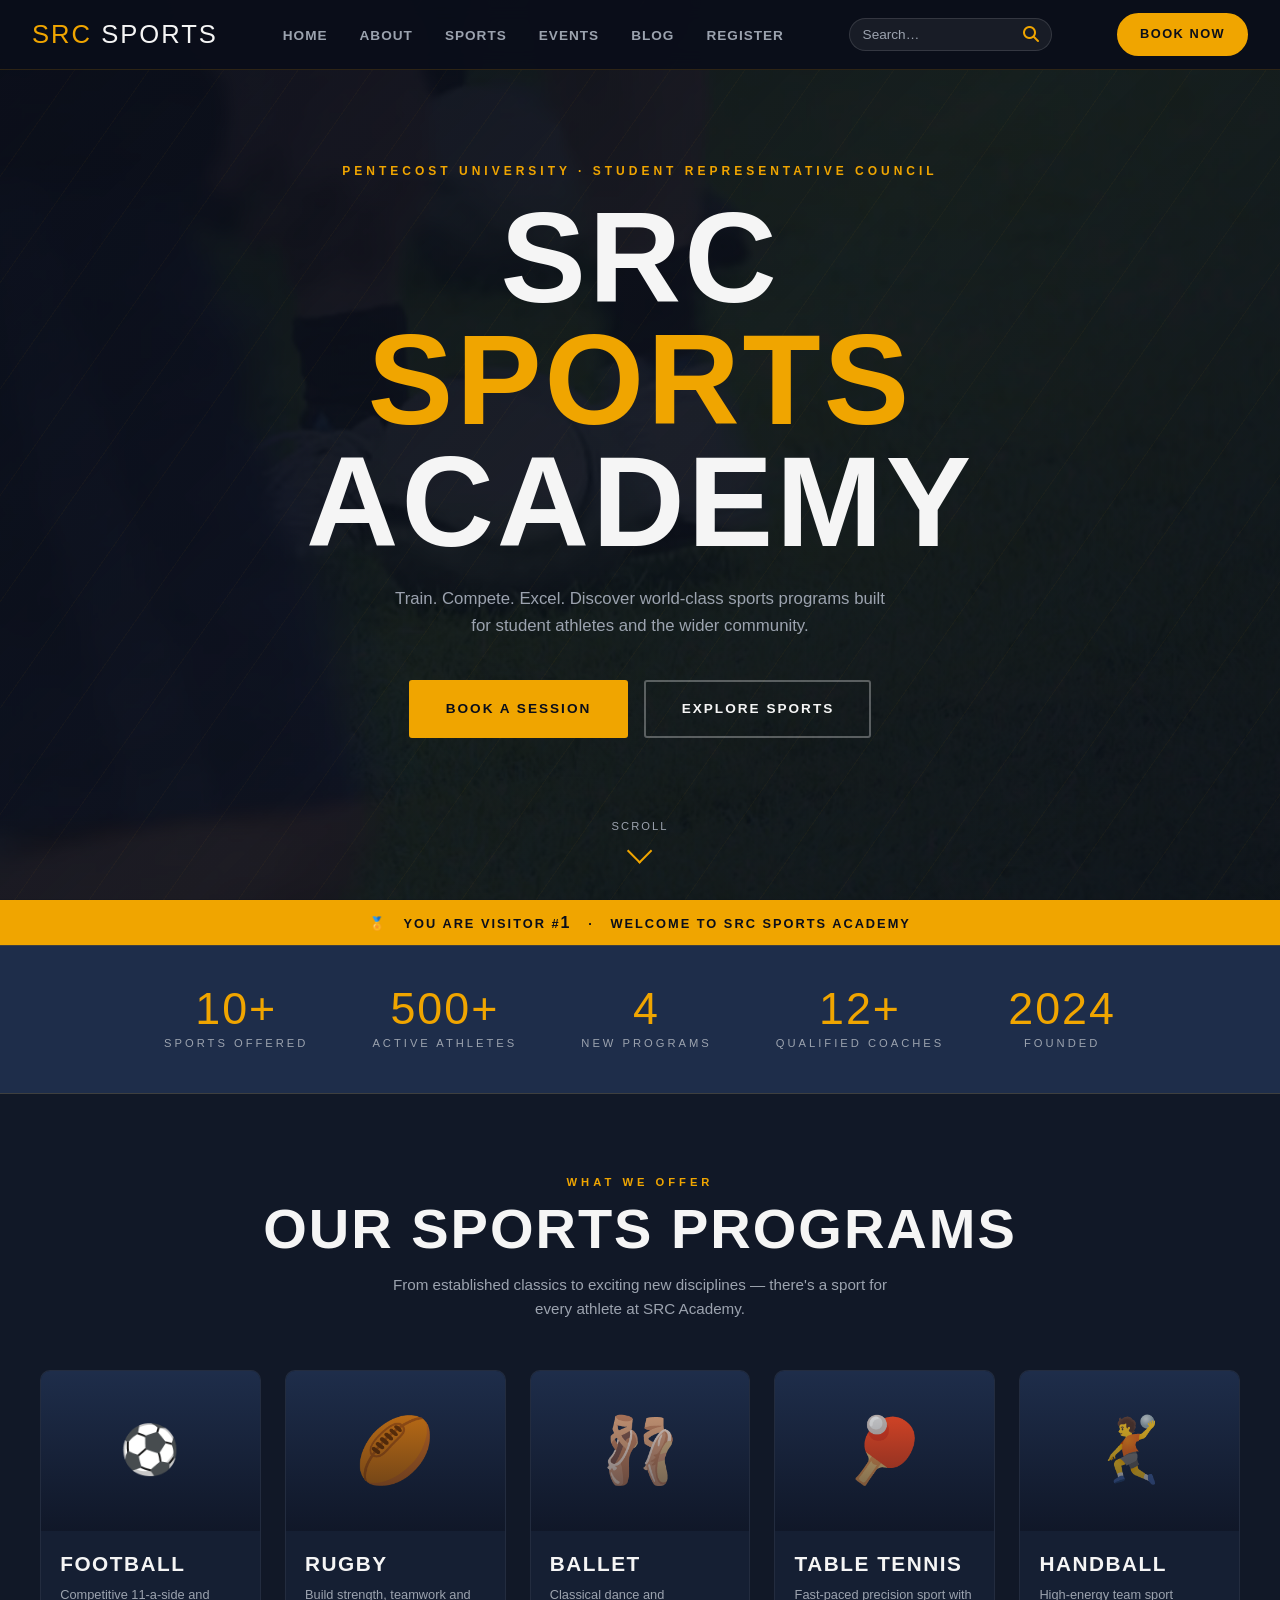
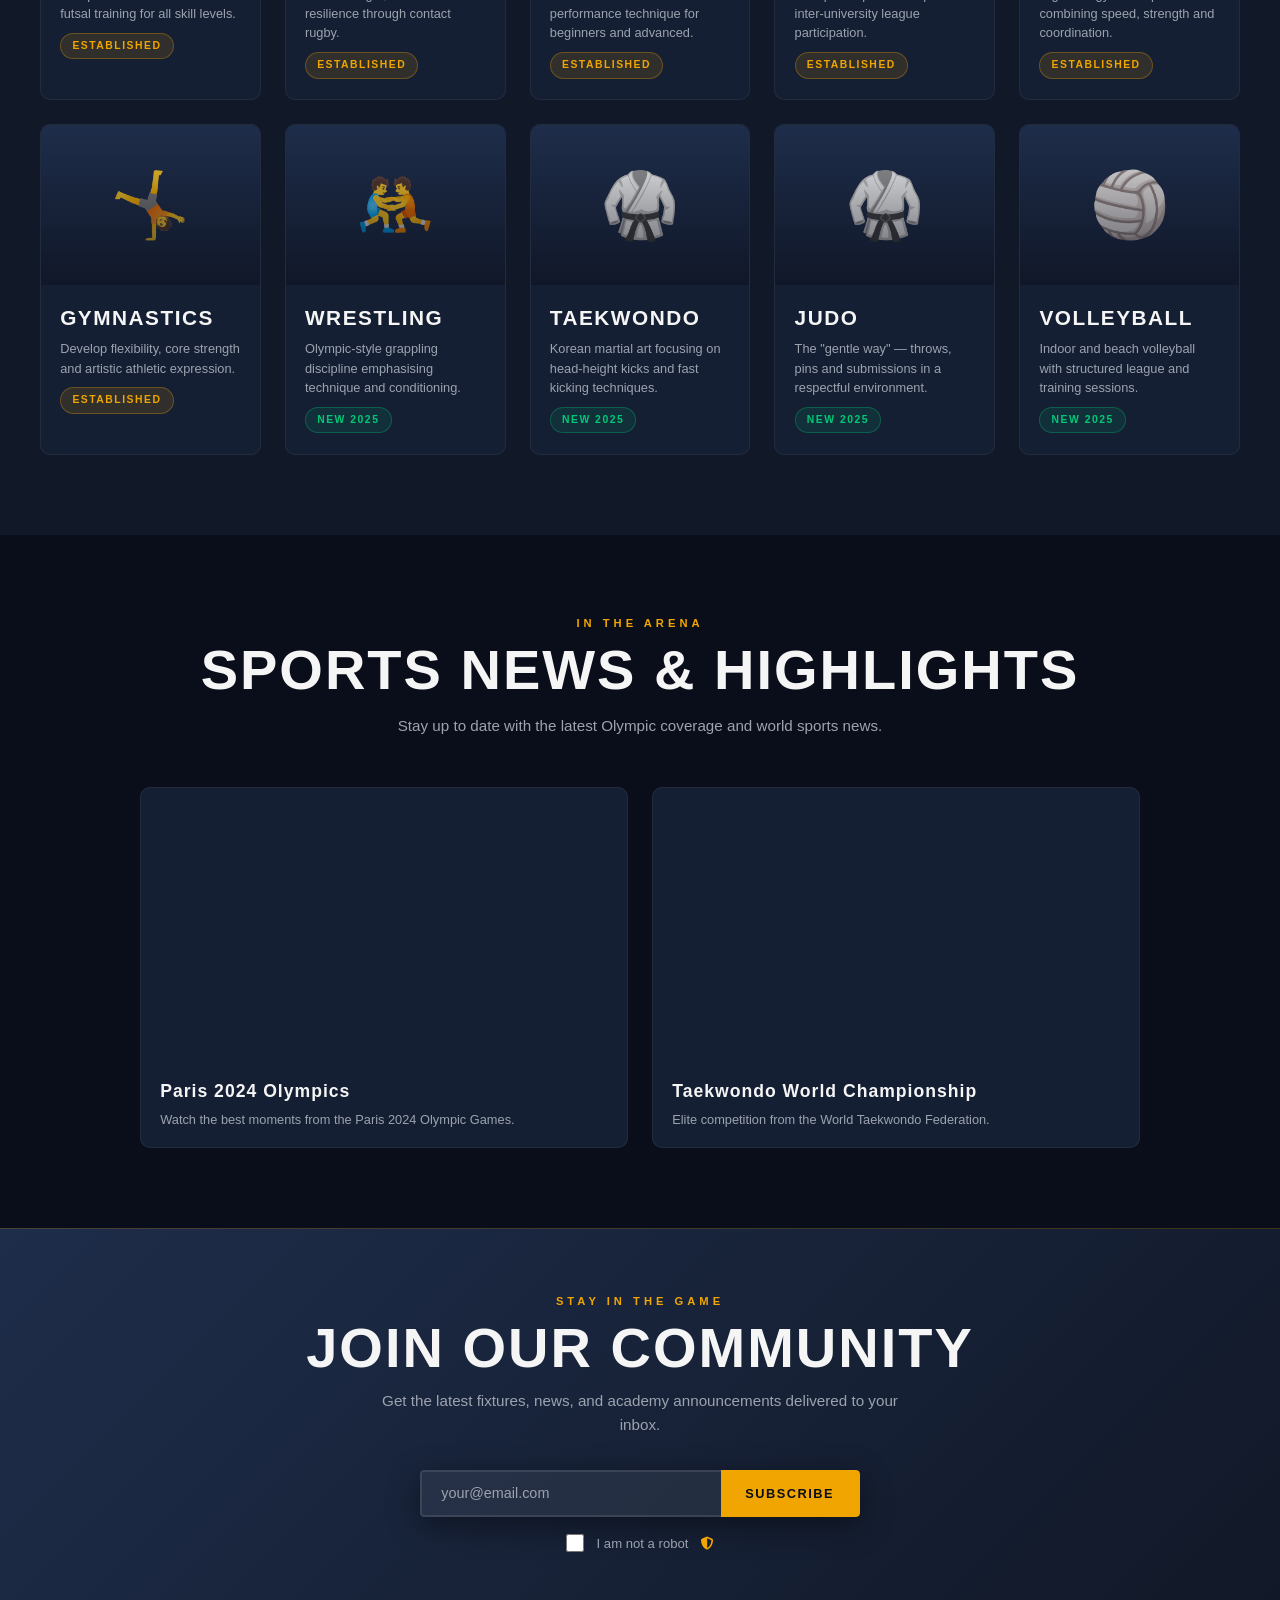
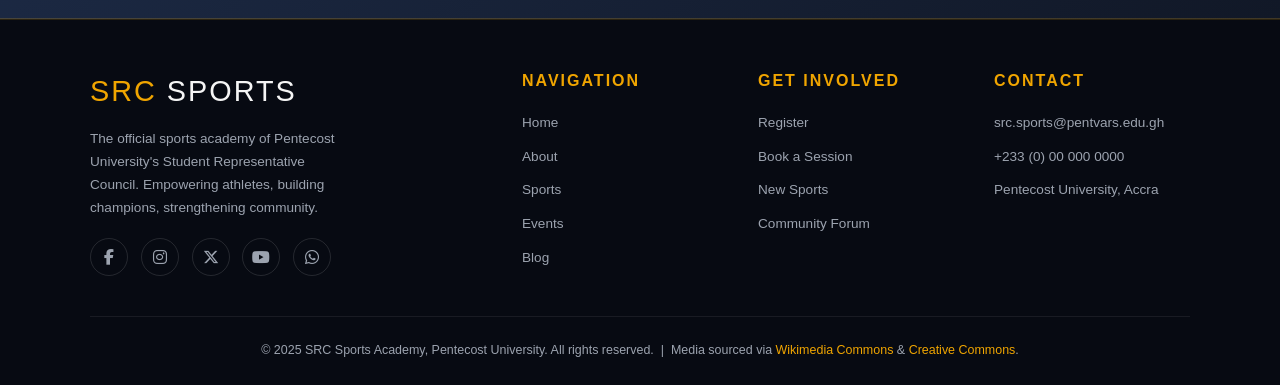
==== commit 313da026: "loop" ====
--- a/index.html
+++ b/index.html
@@ -115,7 +115,7 @@
           To use a local video: <source src="media/hero.mp4" type="video/mp4" />
           Below is a free Wikimedia sports video as fallback reference.
         -->
-        <source src="https://upload.wikimedia.org/wikipedia/commons/transcoded/c/c0/2018_Women%27s_Volleyball_Nations_League_-_Dominican_Republic_vs_Turkey_20180608.webm/2018_Women%27s_Volleyball_Nations_League_-_Dominican_Republic_vs_Turkey_20180608.webm.480p.webm" type="video/webm" />
+        <source src="sports-training.webm" type="video/webm" />
       </video>
 
       <div class="hero-overlay" aria-hidden="true"></div>
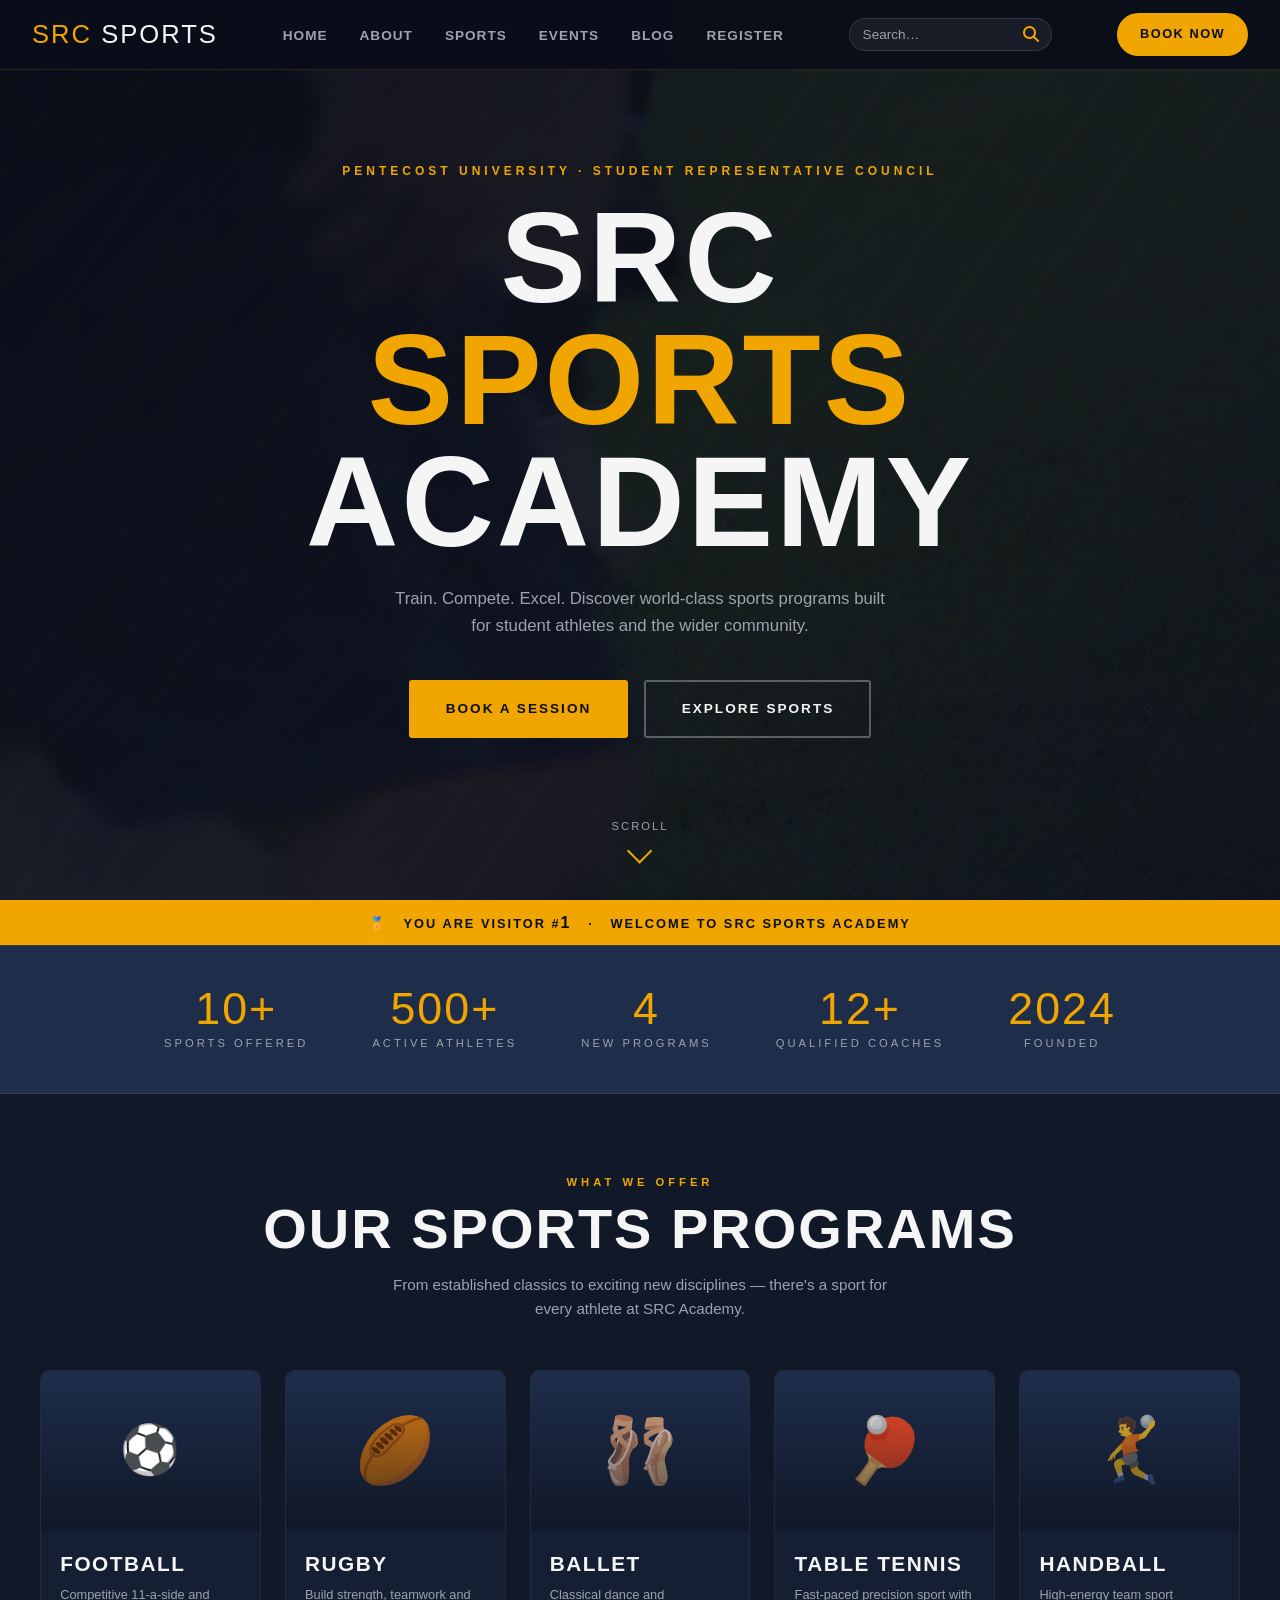
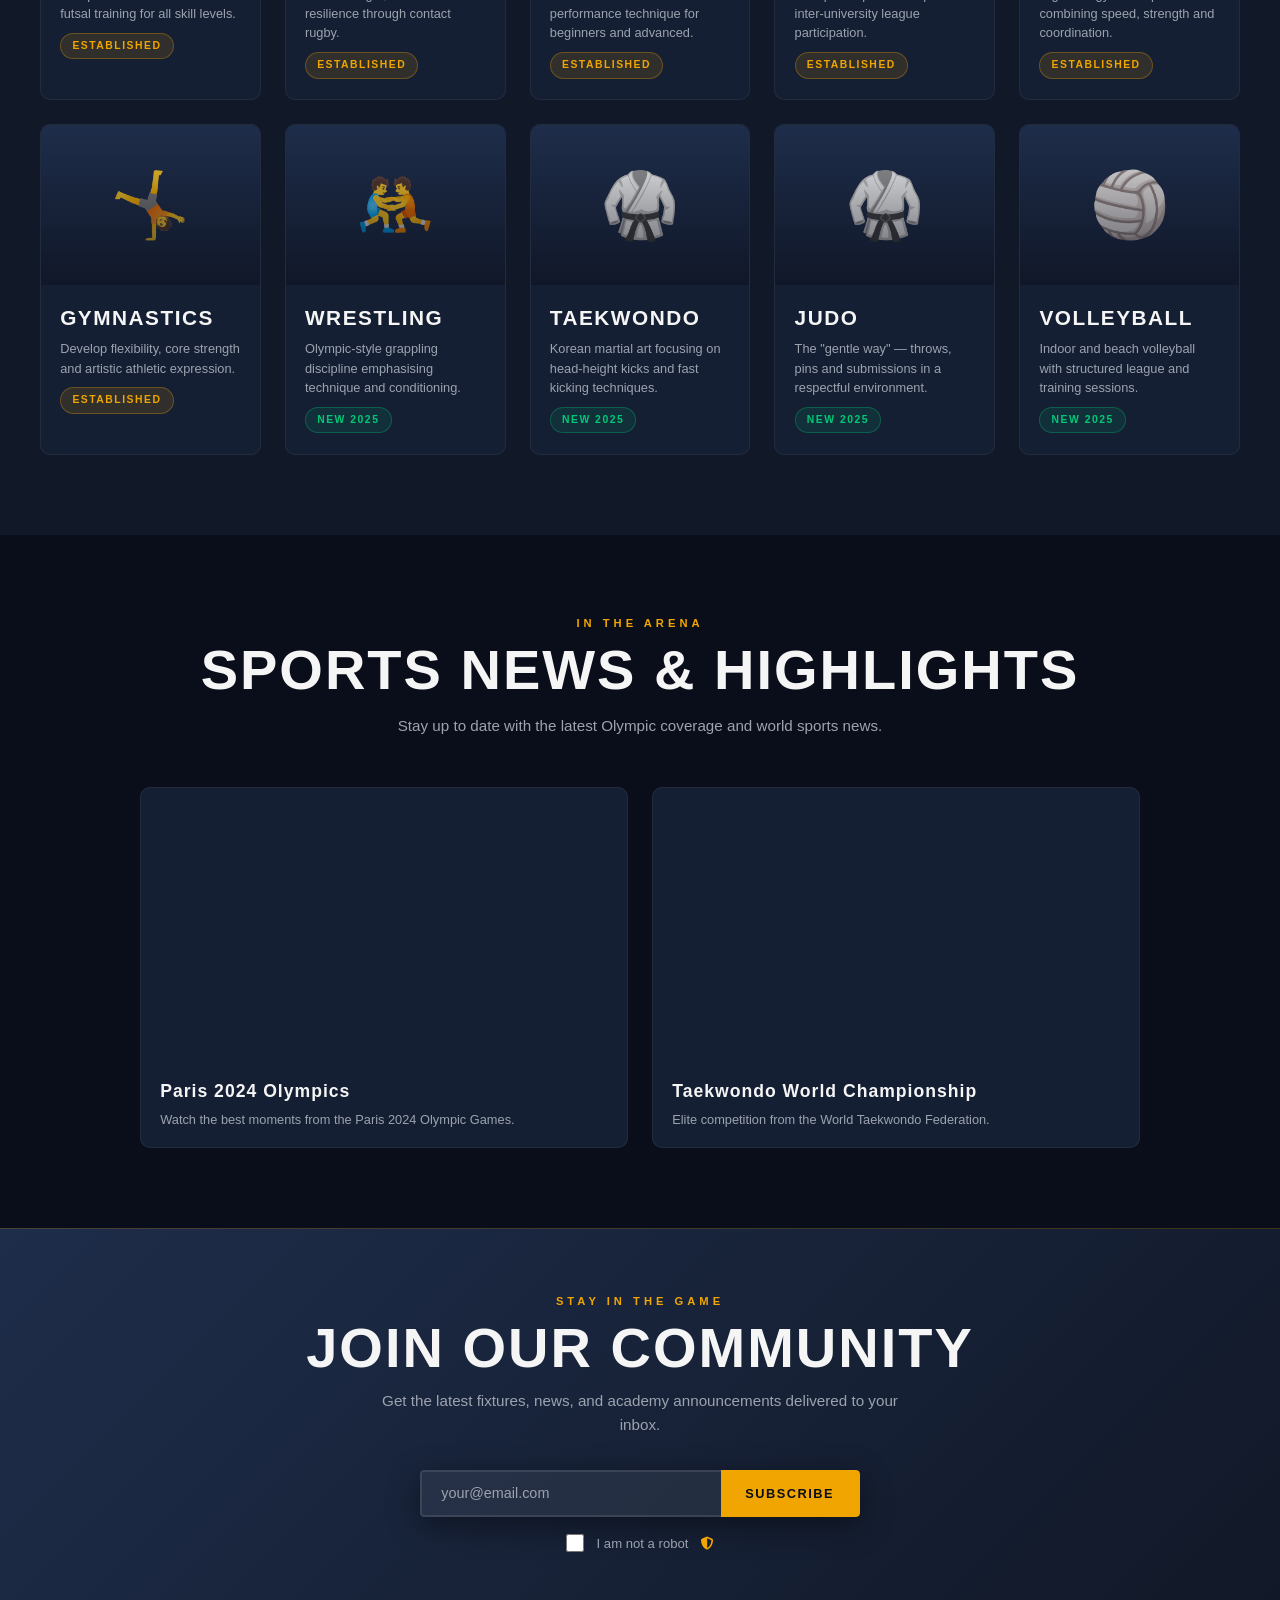
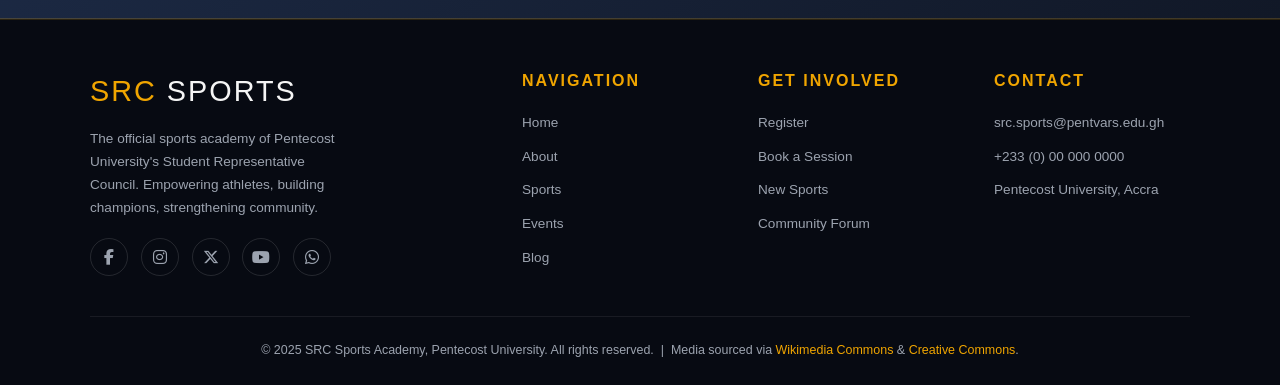
==== commit 325c51ed: "loop3" ====
--- a/index.html
+++ b/index.html
@@ -115,7 +115,7 @@
           To use a local video: <source src="media/hero.mp4" type="video/mp4" />
           Below is a free Wikimedia sports video as fallback reference.
         -->
-        <source src="sports-training.webm" type="video/webm" />
+        <source src="img/sports-training.webm" type="video/webm" />
       </video>
 
       <div class="hero-overlay" aria-hidden="true"></div>
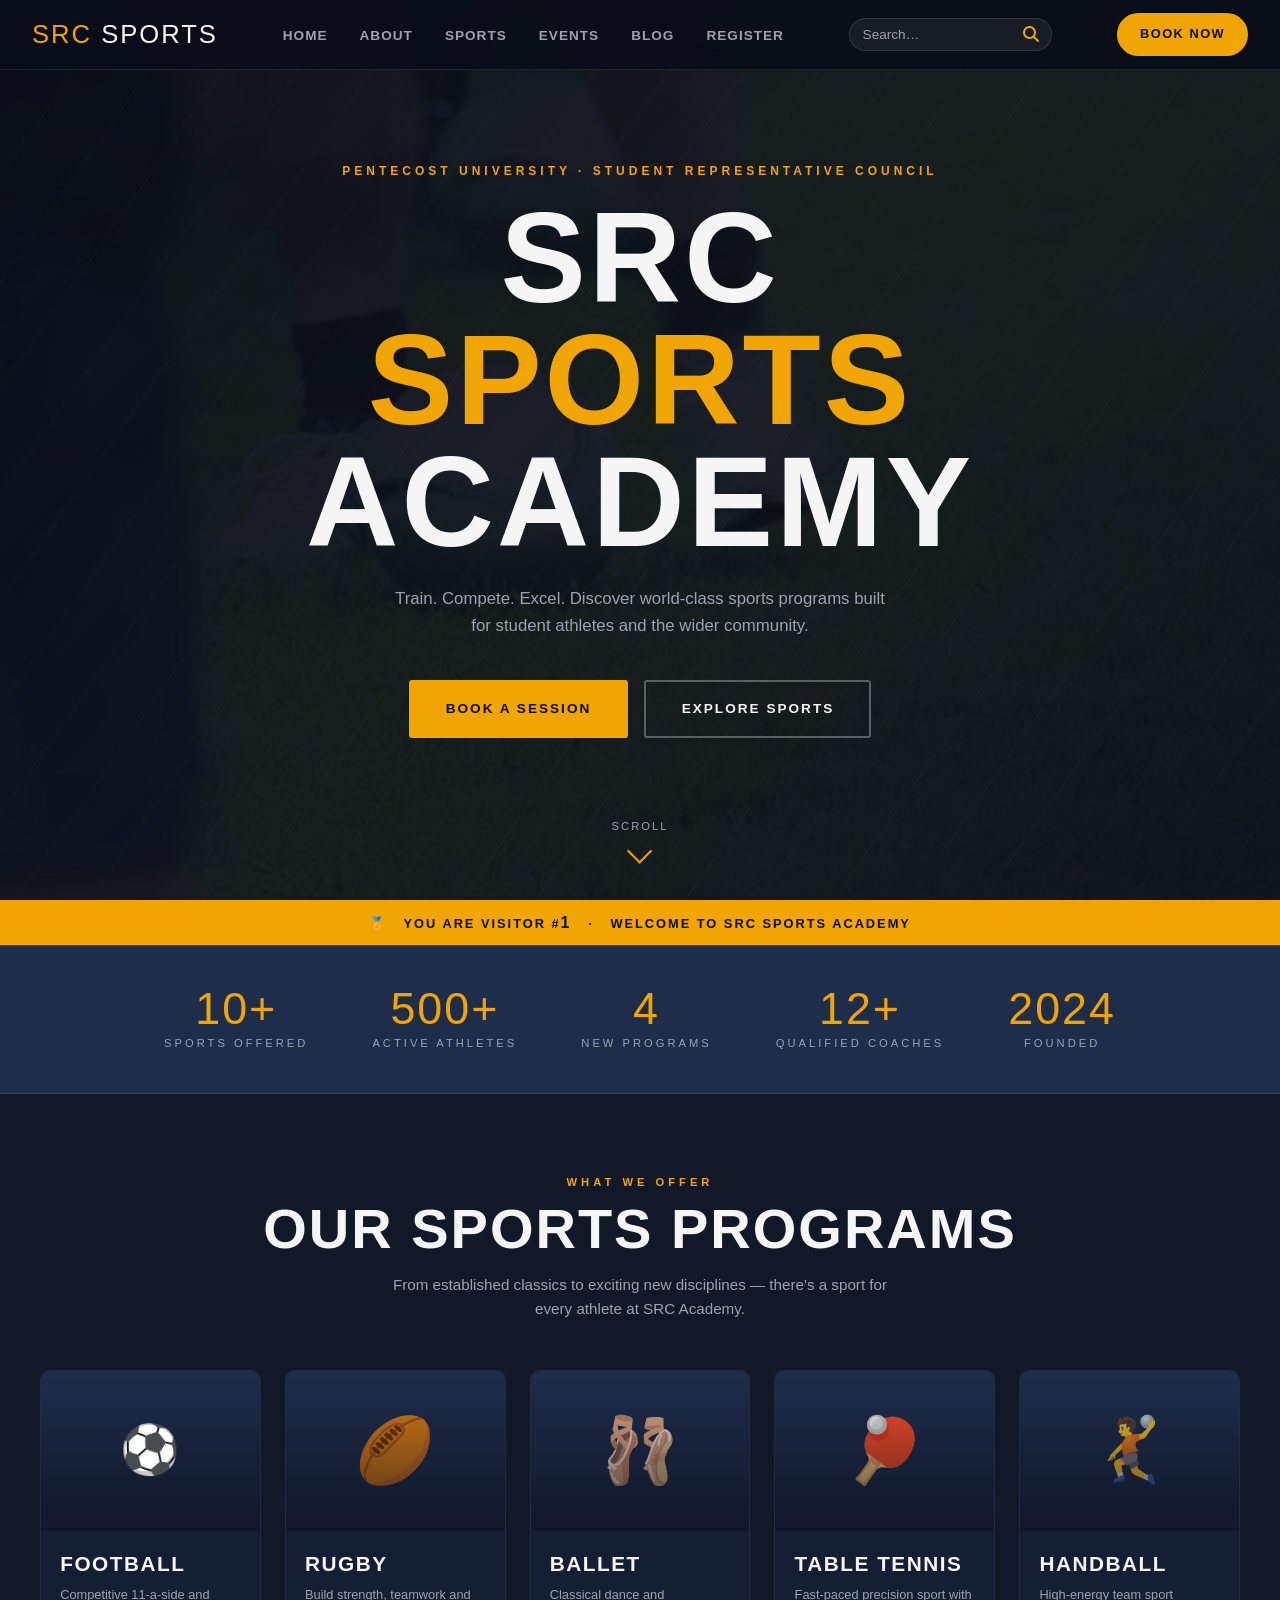
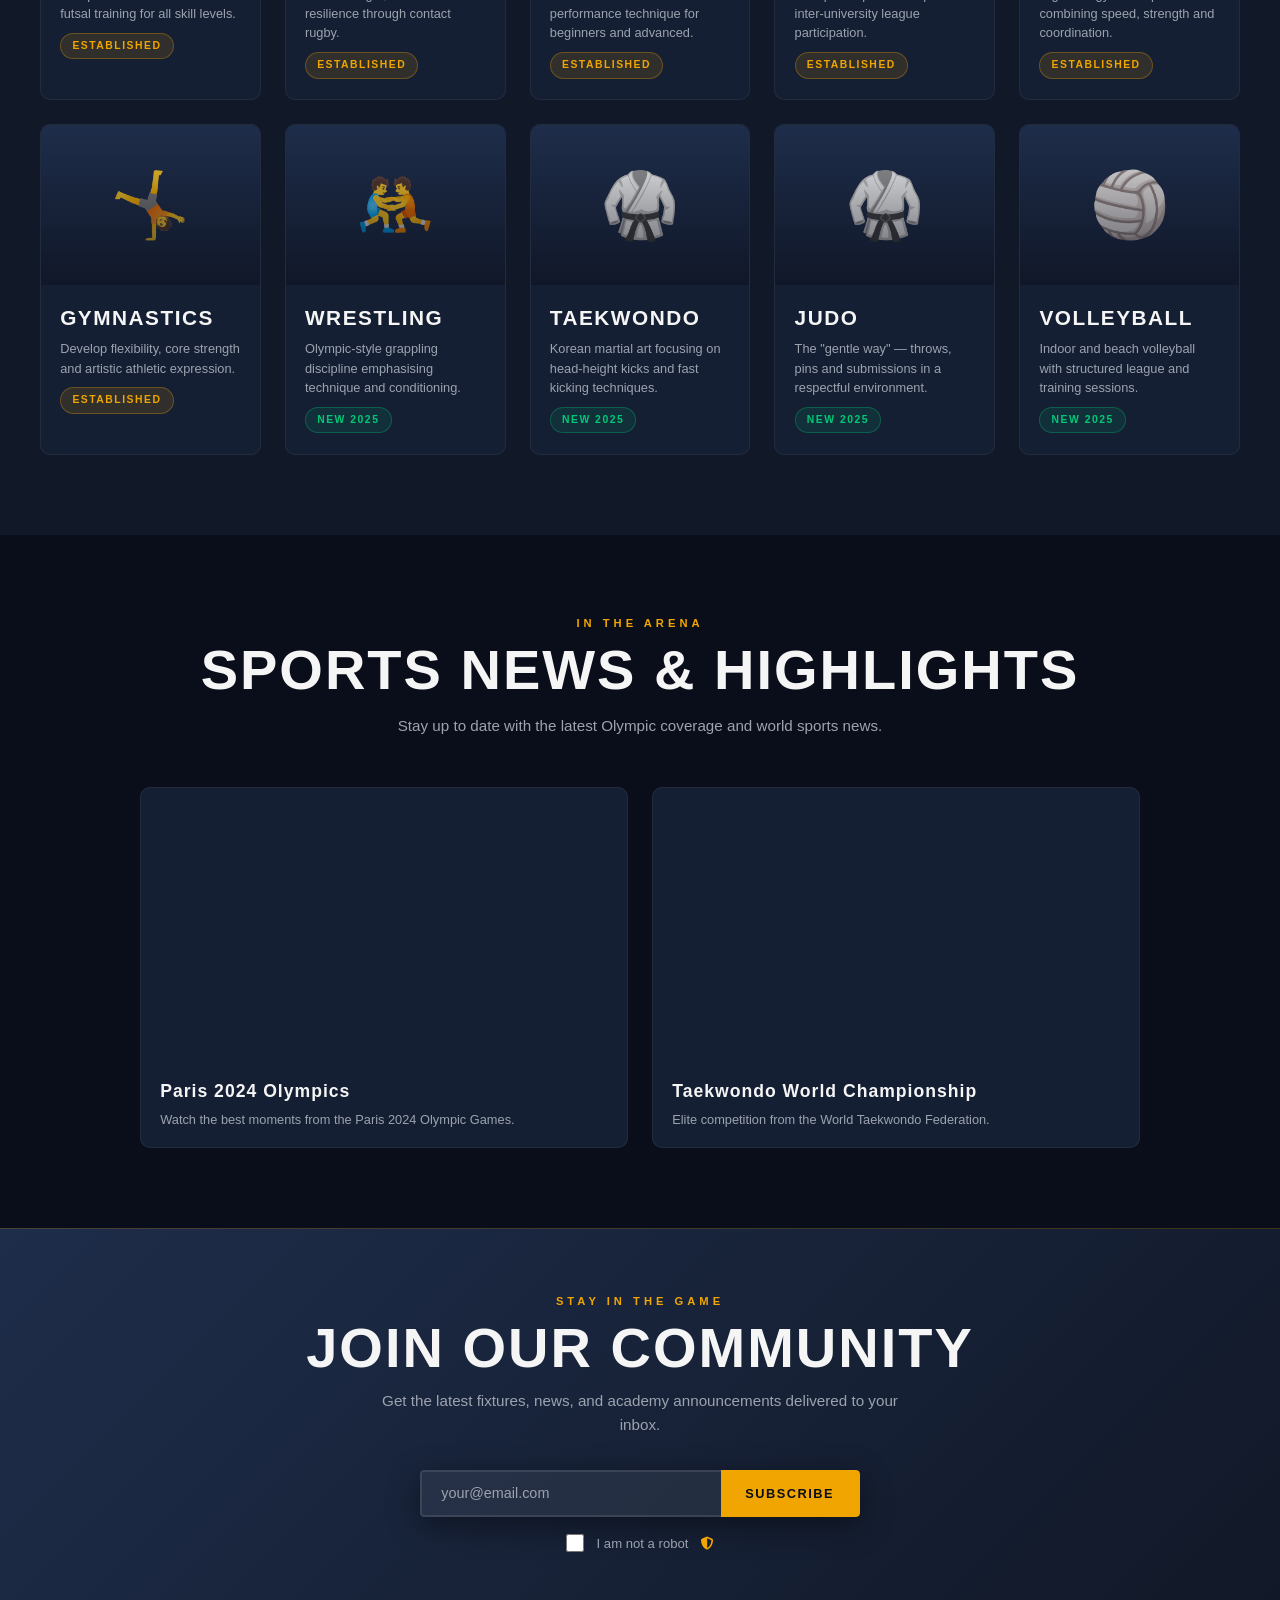
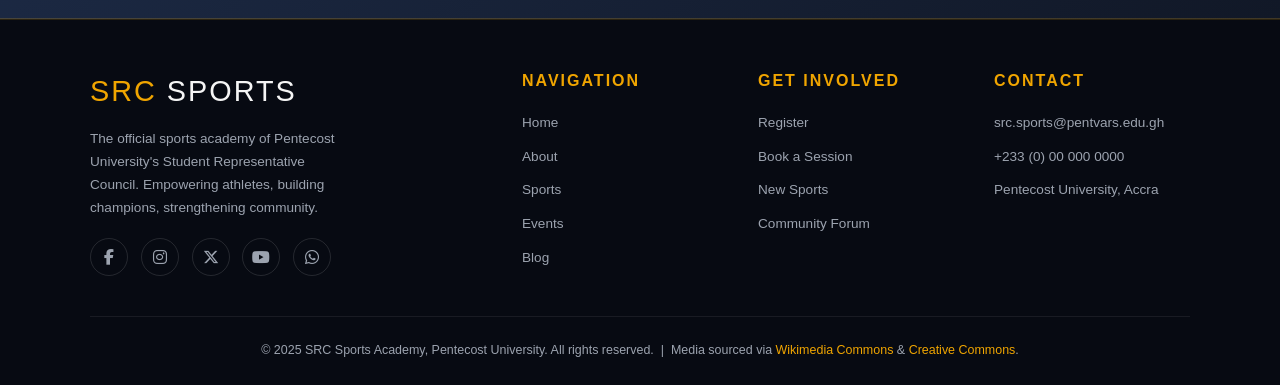
==== commit b956ca30: "All Pages" ====
--- a/index.html
+++ b/index.html
@@ -43,11 +43,11 @@
     <!-- Desktop nav links -->
     <ul class="nav-links" role="list">
       <li><a href="index.html"          aria-current="page">Home</a></li>
-      <li><a href="about.html">About</a></li>
-      <li><a href="new-activities.html">Sports</a></li>
-      <li><a href="events.html">Events</a></li>
-      <li><a href="blog.html">Blog</a></li>
-      <li><a href="register.html">Register</a></li>
+      <li><a href="pages/about.html">About</a></li>
+      <li><a href="pages/new-activities.html">Sports</a></li>
+      <li><a href="pages/events.html">Events</a></li>
+      <li><a href="pages/blog.html">Blog</a></li>
+      <li><a href="pages/register.html">Register</a></li>
     </ul>
 
     <!-- Search bar -->
@@ -66,7 +66,7 @@
     </div>
 
     <!-- Book Now CTA -->
-    <a href="book.html" class="btn-book" role="button" aria-label="Book a training session">
+    <a href="pages/book.html" class="btn-book" role="button" aria-label="Book a training session">
       Book Now
     </a>
 
@@ -89,12 +89,12 @@
   <!-- Mobile nav -->
   <nav id="mobile-nav" class="mobile-nav" aria-label="Mobile navigation">
     <a href="index.html">Home</a>
-    <a href="about.html">About</a>
-    <a href="new-activities.html">Sports</a>
-    <a href="events.html">Events</a>
-    <a href="blog.html">Blog</a>
-    <a href="register.html">Register</a>
-    <a href="book.html" class="btn-book" style="text-align:center;margin-top:0.5rem;">Book Now</a>
+    <a href="pages/about.html">About</a>
+    <a href="pages/new-activities.html">Sports</a>
+    <a href="pages/events.html">Events</a>
+    <a href="pages/blog.html">Blog</a>
+    <a href="pages/register.html">Register</a>
+    <a href="pages/book.html" class="btn-book" style="text-align:center;margin-top:0.5rem;">Book Now</a>
   </nav>
 
 
@@ -131,8 +131,8 @@
           Train. Compete. Excel. Discover world-class sports programs built for student athletes and the wider community.
         </p>
         <div class="hero-buttons">
-          <a href="book.html"         class="btn-primary"   aria-label="Book a training session now">Book a Session</a>
-          <a href="new-activities.html" class="btn-secondary" aria-label="Explore our sports programs">Explore Sports</a>
+          <a href="pages/book.html"         class="btn-primary"   aria-label="Book a training session now">Book a Session</a>
+          <a href="pages/new-activities.html" class="btn-secondary" aria-label="Explore our sports programs">Explore Sports</a>
         </div>
       </div>
 
@@ -433,20 +433,20 @@
         <h4>Navigation</h4>
         <ul>
           <li><a href="index.html">Home</a></li>
-          <li><a href="about.html">About</a></li>
-          <li><a href="new-activities.html">Sports</a></li>
-          <li><a href="events.html">Events</a></li>
-          <li><a href="blog.html">Blog</a></li>
+          <li><a href="pages/about.html">About</a></li>
+          <li><a href="pages/new-activities.html">Sports</a></li>
+          <li><a href="pages/events.html">Events</a></li>
+          <li><a href="pages/blog.html">Blog</a></li>
         </ul>
       </div>
 
       <div class="footer-col">
         <h4>Get Involved</h4>
         <ul>
-          <li><a href="register.html">Register</a></li>
-          <li><a href="book.html">Book a Session</a></li>
-          <li><a href="new-activities.html">New Sports</a></li>
-          <li><a href="blog.html">Community Forum</a></li>
+          <li><a href="pages/register.html">Register</a></li>
+          <li><a href="pages/book.html">Book a Session</a></li>
+          <li><a href="pages/new-activities.html">New Sports</a></li>
+          <li><a href="pages/blog.html">Community Forum</a></li>
         </ul>
       </div>
 
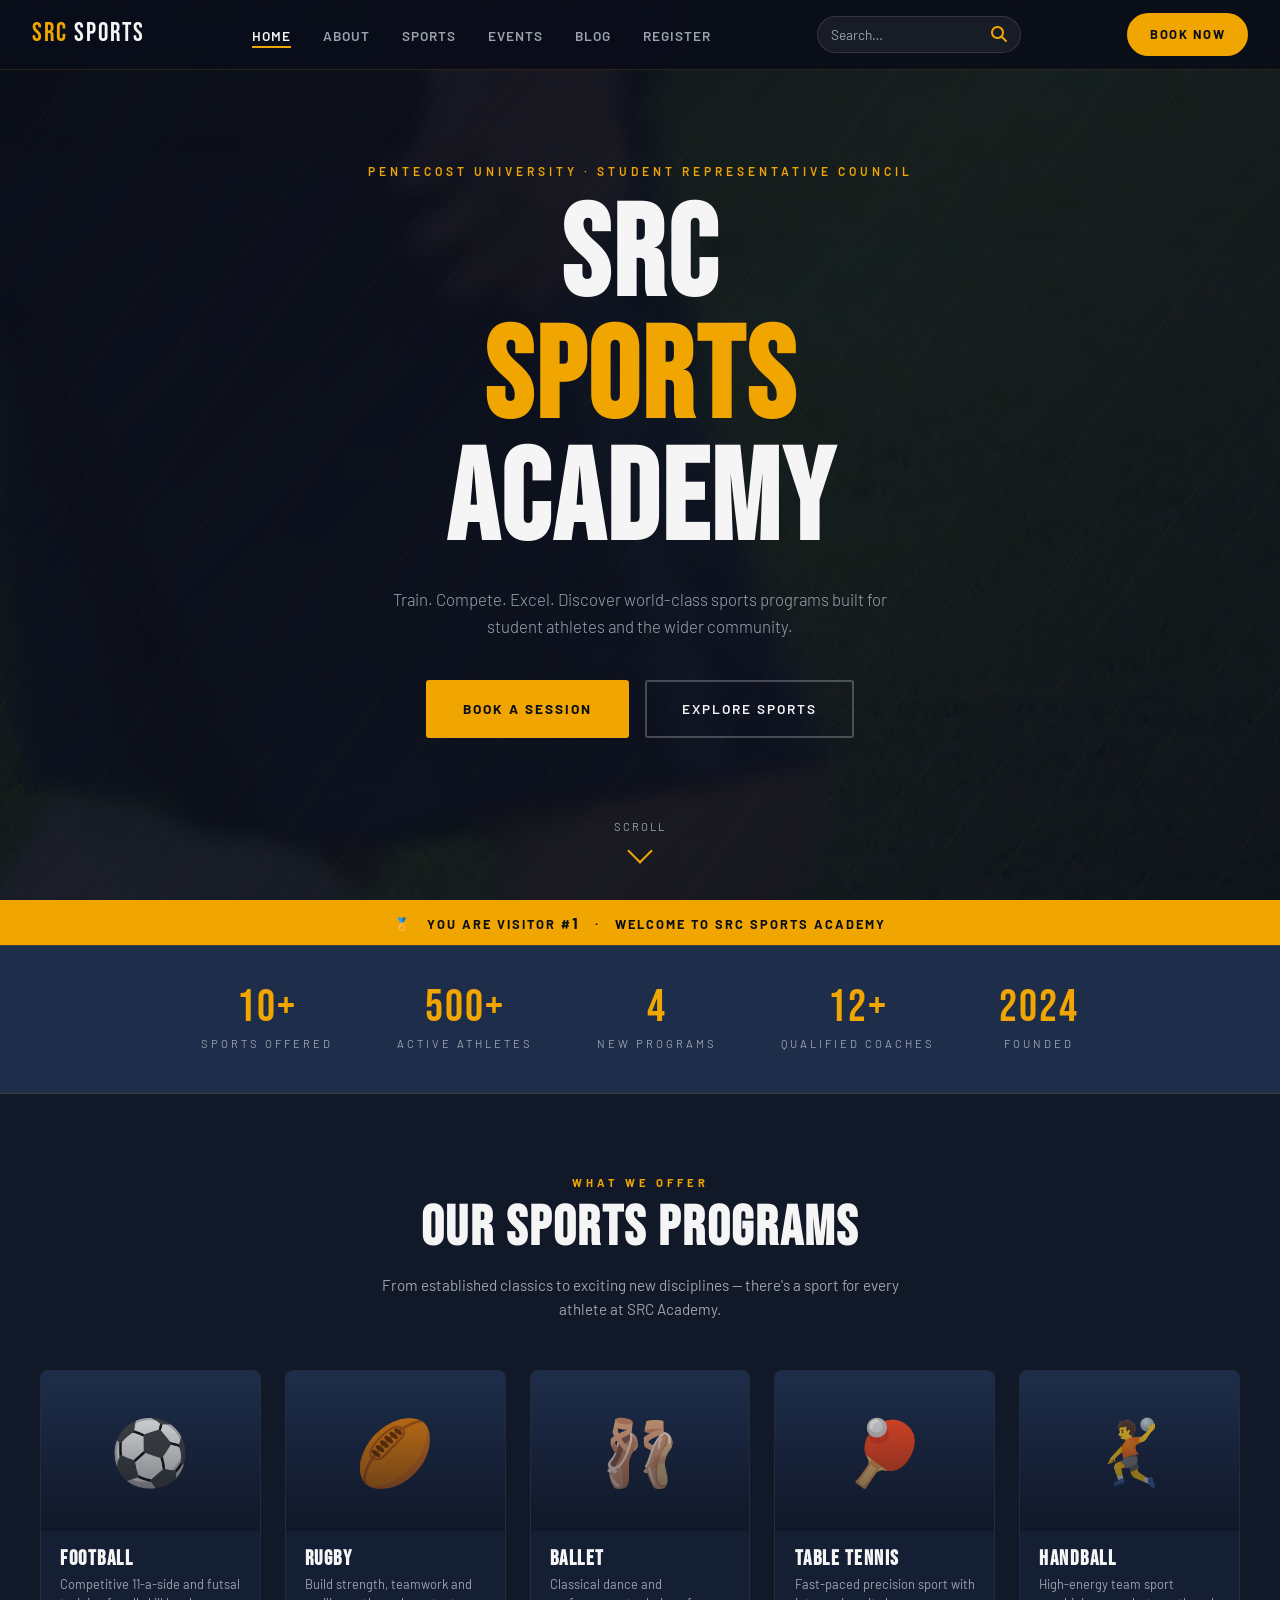
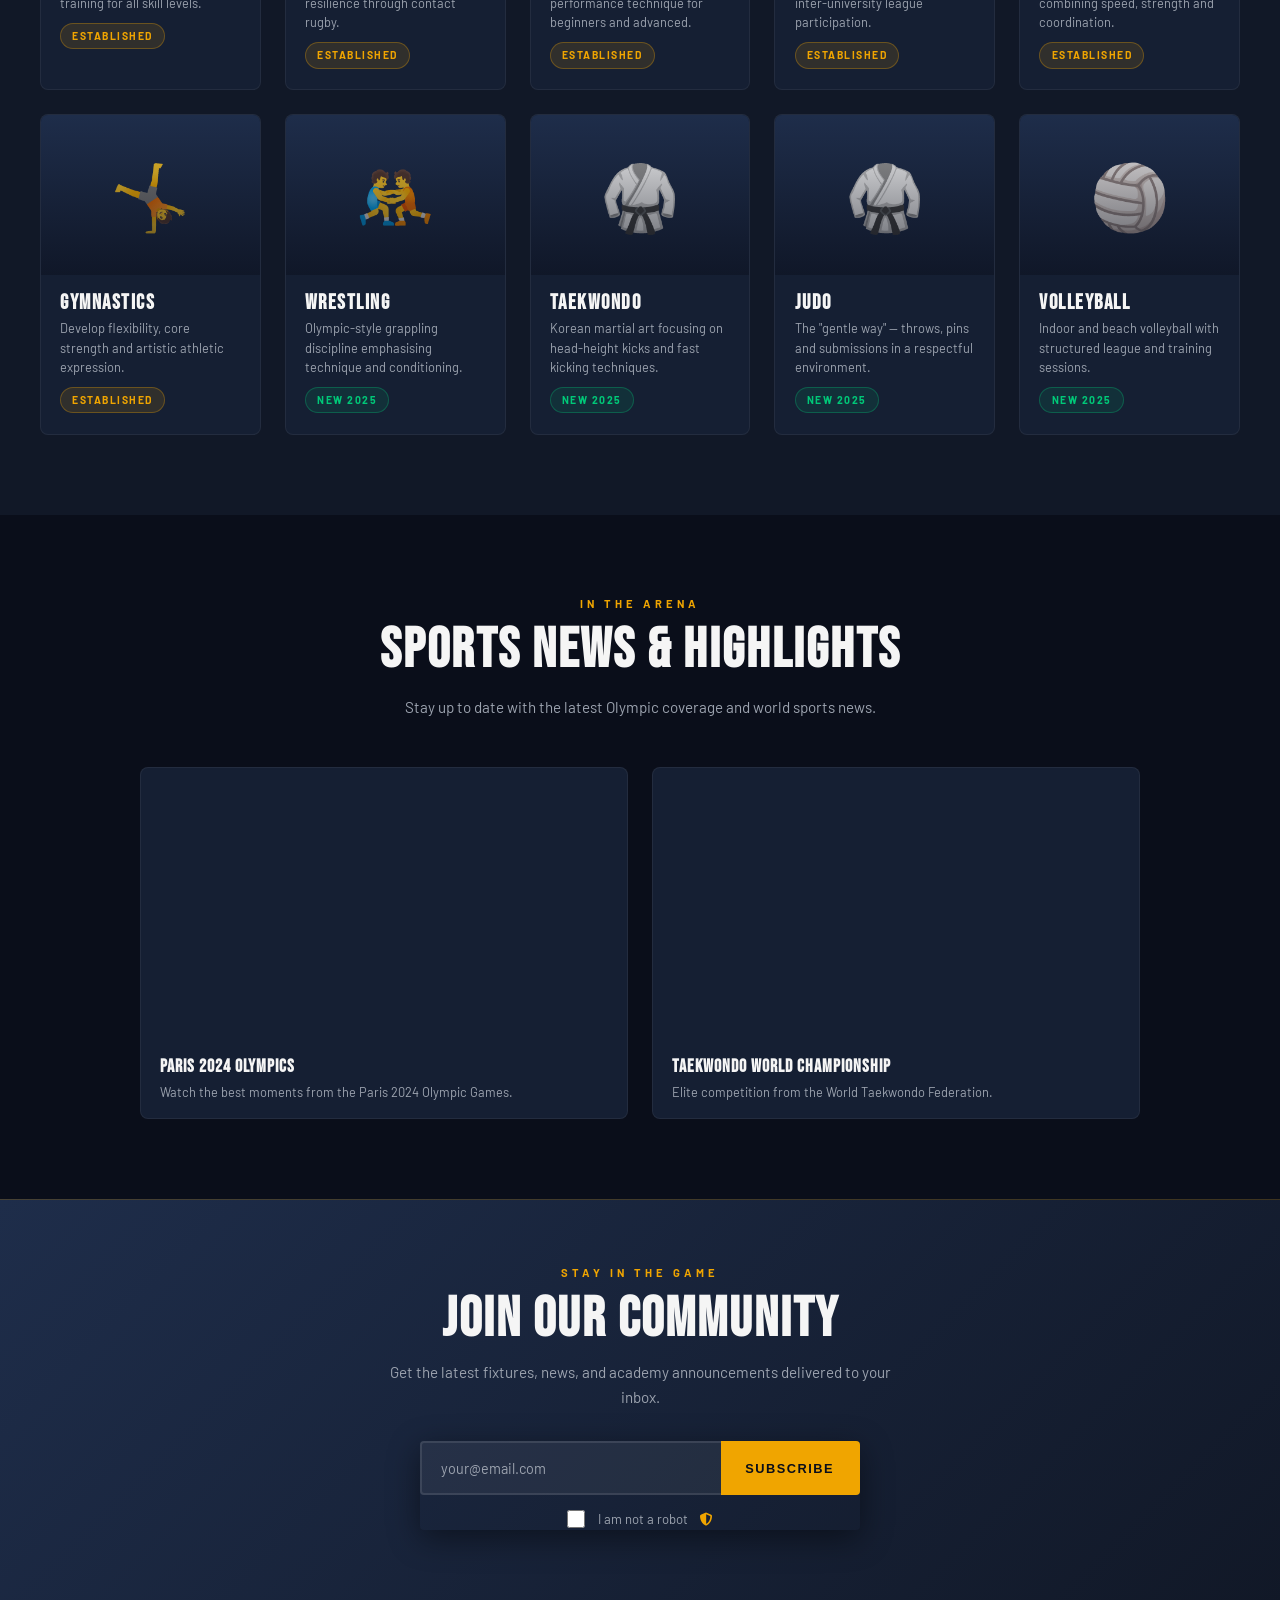
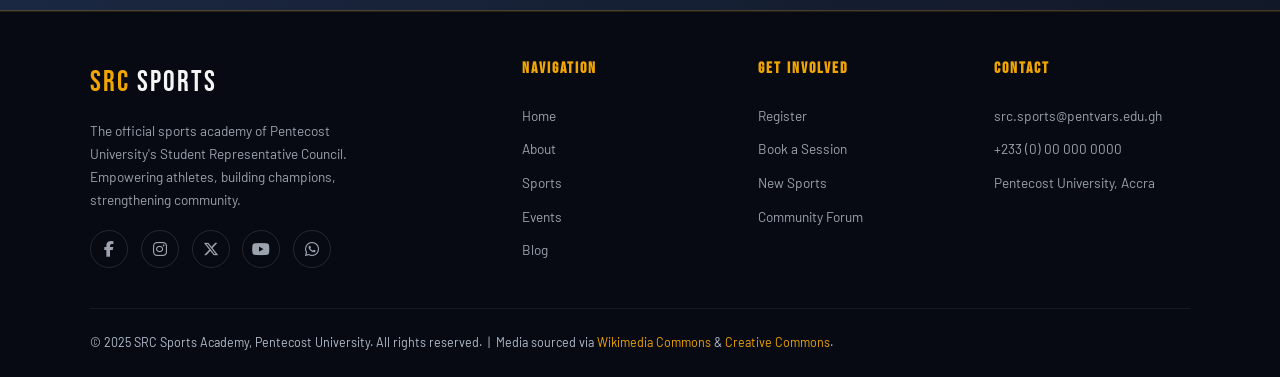
==== commit 4a002725: "fixed issues" ====
--- a/index.html
+++ b/index.html
@@ -186,16 +186,7 @@
 
         <!-- EXISTING SPORTS -->
         <article class="sport-card" role="listitem" tabindex="0" aria-label="Football program">
-          <div class="sport-img-wrap">
-            <img
-              src="https://upload.wikimedia.org/wikipedia/commons/thumb/a/a7/Camponotus_flavomarginatus_ant.jpg/320px-Camponotus_flavomarginatus_ant.jpg"
-              alt="Football"
-              loading="lazy"
-              onerror="this.style.display='none';this.nextElementSibling.style.display='flex'"
-            />
-            <div class="sport-icon" style="display:none;position:absolute;z-index:2;">⚽</div>
-          </div>
-          <div class="sport-img-wrap" style="display:none;align-items:center;justify-content:center;height:160px;background:var(--navy-light)">
+          <div class="sport-img-wrap" style="background:var(--navy-light);display:flex;align-items:center;justify-content:center;">
             <span style="font-size:4rem">⚽</span>
           </div>
           <div class="sport-info">
@@ -364,6 +355,8 @@
       <form
         id="subscribe-form"
         class="subscribe-form"
+        data-validate
+        data-form-type="newsletter"
         novalidate
         aria-label="Newsletter subscription form"
       >
@@ -380,18 +373,17 @@
         <button type="submit" id="subscribe-btn" aria-label="Subscribe to newsletter">
           Subscribe
         </button>
+        <div class="captcha-row" role="group" aria-labelledby="captcha-label">
+          <input
+            type="checkbox"
+            id="captcha-check"
+            required
+            aria-label="CAPTCHA: I am not a robot"
+          />
+          <label id="captcha-label" for="captcha-check">I am not a robot</label>
+          <i class="fa fa-shield-halved" aria-hidden="true" style="color:var(--gold)"></i>
+        </div>
       </form>
-
-      <!-- CAPTCHA verification (simulated) -->
-      <div class="captcha-row" role="group" aria-labelledby="captcha-label">
-        <input
-          type="checkbox"
-          id="captcha-check"
-          aria-label="CAPTCHA: I am not a robot"
-        />
-        <label id="captcha-label" for="captcha-check">I am not a robot</label>
-        <i class="fa fa-shield-halved" aria-hidden="true" style="color:var(--gold)"></i>
-      </div>
 
     </section>
 
@@ -476,18 +468,5 @@
   <!-- main.js loaded last for performance -->
   <script src="js/main.js"></script>
 
-  <!-- ② ACCESSIBILITY: screen-reader-only utility class -->
-  <style>
-    .sr-only {
-      position: absolute;
-      width: 1px; height: 1px;
-      padding: 0; margin: -1px;
-      overflow: hidden;
-      clip: rect(0,0,0,0);
-      white-space: nowrap;
-      border: 0;
-    }
-  </style>
-
 </body>
 </html>
--- a/css/style.css
+++ b/css/style.css
@@ -1,17 +1,36 @@
+@import url('https://fonts.googleapis.com/css2?family=Bebas+Neue&family=Barlow:wght@300;400;500;600;700&display=swap');
+
 :root {
   --navy:       #0a0e1a;
   --navy-mid:   #111827;
   --navy-light: #1e2d4a;
   --gold:       #f0a500;
   --gold-light: #ffc840;
+  --accent:     #e63946;
+  --green:      #00c878;
   --white:      #f5f5f5;
   --gray:       #9ca3af;
+  --muted:      #b5bfce;
   --card-bg:    #151f33;
   --font-display: 'Bebas Neue', 'Impact', sans-serif;
   --font-body:    'Barlow', 'Segoe UI', sans-serif;
   --transition:   0.3s ease;
-  --radius:       10px;
+  --radius:       8px;
   --shadow:       0 8px 32px rgba(0,0,0,0.45);
+
+  --clr-bg:       var(--navy);
+  --clr-surface:  var(--navy-mid);
+  --clr-card:     var(--card-bg);
+  --clr-border:   rgba(255,255,255,0.1);
+  --clr-text:     var(--white);
+  --clr-muted:    var(--muted);
+  --clr-gold:     var(--gold);
+  --clr-accent:   var(--accent);
+  --ff-display:   var(--font-display);
+  --ff-body:      var(--font-body);
+  --radius-sm:    6px;
+  --radius-md:    8px;
+  --radius-lg:    8px;
 }
 
 /* --- Reset & Base --- */
@@ -32,8 +51,53 @@
 a  { color: inherit; text-decoration: none; }
 ul { list-style: none; }
 
-/* --- Google Fonts import --- */
-@import url('https://fonts.googleapis.com/css2?family=Bebas+Neue&family=Barlow:wght@300;400;600;700&display=swap');
+p { color: var(--clr-muted); }
+
+h1, h2, h3, h4, h5 {
+  color: var(--clr-text);
+  line-height: 1.12;
+}
+
+.container {
+  width: min(100% - 2rem, 1180px);
+  margin-inline: auto;
+}
+
+.section-pad {
+  padding: 5rem 0;
+}
+
+.text-center { text-align: center; }
+.text-gold { color: var(--clr-gold); }
+.sr-only,
+.hidden {
+  position: absolute;
+  width: 1px;
+  height: 1px;
+  padding: 0;
+  margin: -1px;
+  overflow: hidden;
+  clip: rect(0,0,0,0);
+  white-space: nowrap;
+  border: 0;
+}
+
+.badge {
+  display: inline-flex;
+  align-items: center;
+  gap: 0.35rem;
+  width: fit-content;
+  border-radius: 999px;
+  background: rgba(240,165,0,0.14);
+  border: 1px solid rgba(240,165,0,0.28);
+  color: var(--clr-gold);
+  font-size: 0.72rem;
+  font-weight: 700;
+  letter-spacing: 0.12em;
+  line-height: 1;
+  text-transform: uppercase;
+  padding: 0.42rem 0.72rem;
+}
 
 /* ============================================================
    NAVBAR
@@ -594,11 +658,12 @@
 
 .subscribe-form {
   display: flex;
+  flex-wrap: wrap;
   gap: 0;
   max-width: 440px;
   margin: 0 auto 1rem;
   border-radius: 4px;
-  overflow: hidden;
+  overflow: visible;
   box-shadow: var(--shadow);
 }
 
@@ -817,3 +882,815 @@
   }
   .subscribe-form button { border-color: var(--gold); }
 }
+.subscribe-form .captcha-row,
+.subscribe-form .alert {
+  flex: 0 0 100%;
+}
+.subscribe-form .captcha-row {
+  margin-top: 0.85rem;
+}
+
+/* ============================================================
+   SHARED PAGE SYSTEM AND POLISH
+   ============================================================ */
+.announcement-bar {
+  position: fixed;
+  inset: 0 0 auto 0;
+  z-index: 1002;
+  min-height: 34px;
+  padding: 0.45rem 1rem;
+  background: var(--clr-gold);
+  color: var(--clr-bg);
+  text-align: center;
+  font-size: 0.78rem;
+  font-weight: 700;
+  letter-spacing: 0.05em;
+  text-transform: uppercase;
+}
+.announcement-bar a {
+  color: var(--clr-bg);
+  text-decoration: underline;
+  text-underline-offset: 3px;
+}
+.announcement-bar + .navbar { top: 34px; }
+.announcement-bar ~ .navbar .mobile-nav { top: 104px; }
+
+.navbar .container {
+  width: min(100% - 2rem, 1180px);
+  margin-inline: auto;
+}
+.nav-inner {
+  display: flex;
+  align-items: center;
+  justify-content: space-between;
+  gap: 1.25rem;
+  width: 100%;
+  height: 70px;
+}
+.nav-actions {
+  display: flex;
+  align-items: center;
+  gap: 0.75rem;
+}
+.nav-links a.active,
+.mobile-nav a.active,
+.nav-links a[aria-current="page"] {
+  color: var(--clr-text);
+}
+.nav-links a.active::after,
+.nav-links a[aria-current="page"]::after {
+  width: 100%;
+}
+
+.search-wrap {
+  position: relative;
+  display: flex;
+  align-items: center;
+  min-width: 220px;
+  background: rgba(255,255,255,0.06);
+  border: 1px solid rgba(255,255,255,0.12);
+  border-radius: 999px;
+  padding-inline: 0.75rem 0.3rem;
+}
+.search-wrap:focus-within {
+  border-color: var(--clr-gold);
+  box-shadow: 0 0 0 3px rgba(240,165,0,0.12);
+}
+.search-icon {
+  color: var(--clr-gold);
+  font-size: 0.9rem;
+  margin-right: 0.4rem;
+}
+.search-wrap input {
+  width: 100%;
+  background: transparent;
+  border: 0;
+  color: var(--clr-text);
+  font-family: var(--ff-body);
+  font-size: 0.86rem;
+  outline: 0;
+  padding: 0.5rem 0.35rem;
+}
+#search-results-dropdown,
+#search-results {
+  background: rgba(17,24,39,0.98);
+  border: 1px solid rgba(240,165,0,0.28);
+  border-radius: var(--radius-md);
+  box-shadow: var(--shadow);
+  padding: 0.55rem;
+  min-width: 280px;
+}
+#search-results-dropdown {
+  position: absolute;
+  top: calc(100% + 0.65rem);
+  right: 0;
+  z-index: 1100;
+  display: block;
+}
+#search-results-dropdown.hidden,
+#search-results:not(.visible) {
+  display: none !important;
+}
+.search-result-item,
+#search-results-dropdown a {
+  display: block;
+  border-radius: var(--radius-sm);
+  color: var(--clr-muted);
+  font-size: 0.88rem;
+  padding: 0.65rem 0.75rem;
+  transition: background var(--transition), color var(--transition);
+}
+.search-result-item:hover,
+.search-result-item:focus,
+#search-results-dropdown a:hover,
+#search-results-dropdown a:focus {
+  background: rgba(240,165,0,0.12);
+  color: var(--clr-text);
+  outline: 0;
+}
+
+.btn {
+  display: inline-flex;
+  align-items: center;
+  justify-content: center;
+  gap: 0.45rem;
+  min-height: 42px;
+  border-radius: var(--radius-sm);
+  border: 1px solid transparent;
+  cursor: pointer;
+  font-family: var(--ff-body);
+  font-size: 0.9rem;
+  font-weight: 700;
+  letter-spacing: 0.06em;
+  line-height: 1.1;
+  text-transform: uppercase;
+  padding: 0.78rem 1.25rem;
+  transition: transform 0.18s ease, background var(--transition), border-color var(--transition), color var(--transition), box-shadow var(--transition);
+}
+.btn:hover,
+.btn:focus {
+  transform: translateY(-1px);
+  outline: 0;
+}
+.btn-primary,
+.btn.btn-primary {
+  background: var(--clr-gold);
+  border-color: var(--clr-gold);
+  color: var(--clr-bg);
+}
+.btn-primary:hover,
+.btn-primary:focus,
+.btn.btn-primary:hover,
+.btn.btn-primary:focus {
+  background: var(--gold-light);
+  border-color: var(--gold-light);
+  color: var(--clr-bg);
+  box-shadow: 0 10px 28px rgba(240,165,0,0.22);
+}
+.btn-outline,
+.btn-secondary,
+.btn.btn-outline {
+  background: transparent;
+  border-color: rgba(255,255,255,0.24);
+  color: var(--clr-text);
+}
+.btn-outline:hover,
+.btn-outline:focus,
+.btn-secondary:hover,
+.btn-secondary:focus,
+.btn.btn-outline:hover,
+.btn.btn-outline:focus {
+  border-color: var(--clr-gold);
+  color: var(--clr-gold);
+  box-shadow: 0 10px 24px rgba(0,0,0,0.22);
+}
+
+.page-hero {
+  position: relative;
+  overflow: hidden;
+  padding: 10.5rem 0 5.5rem;
+  background:
+    linear-gradient(135deg, rgba(10,14,26,0.96), rgba(17,24,39,0.84)),
+    url("https://images.unsplash.com/photo-1526676037777-05a232554f77?w=1600&q=80&auto=format&fit=crop") center/cover;
+  border-bottom: 1px solid var(--clr-border);
+}
+.page-hero::after {
+  content: "";
+  position: absolute;
+  inset: auto 0 0;
+  height: 5px;
+  background: linear-gradient(90deg, var(--clr-gold), var(--clr-accent), #16a34a);
+}
+.page-hero .container {
+  position: relative;
+  z-index: 1;
+}
+.page-hero h1 {
+  margin-top: 1rem;
+  max-width: 760px;
+  font-family: var(--ff-display);
+  font-size: clamp(3rem, 8vw, 6rem);
+  letter-spacing: 0.04em;
+  text-transform: uppercase;
+}
+.page-hero p {
+  max-width: 620px;
+  margin-top: 1rem;
+  font-size: 1.05rem;
+}
+
+.section-heading {
+  max-width: 720px;
+  margin-bottom: 2.5rem;
+}
+.section-heading.text-center,
+.text-center .section-heading {
+  margin-inline: auto;
+}
+.section-heading h2,
+.section-pad h2 {
+  font-family: var(--ff-display);
+  font-size: clamp(2.1rem, 5vw, 3.6rem);
+  letter-spacing: 0.04em;
+  text-transform: uppercase;
+}
+.section-heading p {
+  margin-top: 0.75rem;
+  max-width: 640px;
+}
+
+.grid-2,
+.grid-3,
+.grid-4,
+.blog-grid,
+.stat-grid {
+  display: grid;
+  gap: 1.25rem;
+}
+.grid-2 { grid-template-columns: repeat(2, minmax(0, 1fr)); }
+.grid-3,
+.blog-grid { grid-template-columns: repeat(3, minmax(0, 1fr)); }
+.grid-4,
+.stat-grid { grid-template-columns: repeat(4, minmax(0, 1fr)); }
+
+.card,
+.value-card,
+.event-item,
+.new-sport-full,
+.form-wrap,
+.table-wrap {
+  background: var(--clr-card);
+  border: 1px solid var(--clr-border);
+  border-radius: var(--radius-md);
+  box-shadow: 0 18px 42px rgba(0,0,0,0.18);
+}
+.card {
+  overflow: hidden;
+  transition: transform var(--transition), border-color var(--transition), box-shadow var(--transition);
+}
+.card:hover {
+  transform: translateY(-4px);
+  border-color: rgba(240,165,0,0.32);
+  box-shadow: var(--shadow);
+}
+.card-body,
+.value-card {
+  padding: 1.35rem;
+}
+.card h3,
+.card h4,
+.value-card h4,
+.event-info h4,
+.new-sport-full h3 {
+  margin-bottom: 0.55rem;
+  font-family: var(--ff-display);
+  letter-spacing: 0.04em;
+  text-transform: uppercase;
+}
+.card-meta {
+  display: flex;
+  flex-wrap: wrap;
+  gap: 0.7rem 1rem;
+  margin-top: 1rem;
+  color: var(--clr-muted);
+  font-size: 0.78rem;
+}
+
+.stat-grid {
+  padding: 2rem;
+  background: linear-gradient(135deg, rgba(30,45,74,0.9), rgba(17,24,39,0.95));
+  border: 1px solid var(--clr-border);
+  border-radius: var(--radius-md);
+}
+.stat-grid .stat-item {
+  padding: 0.75rem;
+}
+.stat-grid .num {
+  display: block;
+  color: var(--clr-gold);
+  font-family: var(--ff-display);
+  font-size: clamp(2rem, 5vw, 3.4rem);
+  letter-spacing: 0.04em;
+  line-height: 1;
+}
+.stat-grid .label {
+  display: block;
+  margin-top: 0.35rem;
+  color: var(--clr-muted);
+  font-size: 0.75rem;
+  font-weight: 700;
+  letter-spacing: 0.14em;
+  text-transform: uppercase;
+}
+
+.sports-showcase .sport-card,
+.grid-4 .sport-card {
+  min-height: 178px;
+  padding: 1.25rem;
+  text-align: center;
+}
+.sports-showcase .sport-card .sport-icon,
+.grid-4 .sport-card .sport-icon {
+  position: static;
+  display: block;
+  margin-bottom: 0.8rem;
+  font-size: 2.6rem;
+}
+.sports-showcase .sport-card h4,
+.grid-4 .sport-card h4 {
+  margin-bottom: 0.35rem;
+  font-family: var(--ff-display);
+  letter-spacing: 0.04em;
+  text-transform: uppercase;
+}
+.new-sport,
+.new-sport-full {
+  border-color: rgba(0,200,120,0.26);
+}
+.new-sport-full {
+  display: grid;
+  grid-template-columns: 110px 1fr;
+  gap: 1.75rem;
+  align-items: center;
+  padding: 1.75rem;
+  margin-bottom: 1.25rem;
+}
+.sport-icon-lg {
+  width: 96px;
+  aspect-ratio: 1;
+  display: grid;
+  place-items: center;
+  border-radius: var(--radius-md);
+  background: rgba(240,165,0,0.12);
+  border: 1px solid rgba(240,165,0,0.28);
+  font-size: 3rem;
+}
+.details {
+  display: flex;
+  flex-wrap: wrap;
+  gap: 0.6rem;
+  margin-top: 1rem;
+}
+.detail-pill {
+  border: 1px solid var(--clr-border);
+  border-radius: 999px;
+  background: rgba(255,255,255,0.04);
+  color: var(--clr-muted);
+  font-size: 0.82rem;
+  padding: 0.45rem 0.7rem;
+}
+
+.media-embed-wrap {
+  overflow: hidden;
+  border: 1px solid var(--clr-border);
+  border-radius: var(--radius-md);
+  background: #070a12;
+}
+.media-embed-wrap iframe {
+  display: block;
+  width: 100%;
+  aspect-ratio: 16 / 9;
+  border: 0;
+}
+
+.form-wrap {
+  padding: clamp(1.25rem, 3vw, 2rem);
+}
+.form-row {
+  display: grid;
+  grid-template-columns: repeat(2, minmax(0, 1fr));
+  gap: 1rem;
+}
+.form-group {
+  margin-bottom: 1rem;
+}
+.form-group label,
+.checkbox-wrap {
+  display: flex;
+  gap: 0.55rem;
+  color: var(--clr-text);
+  font-size: 0.9rem;
+  font-weight: 600;
+}
+.form-group label {
+  margin-bottom: 0.45rem;
+}
+.req { color: var(--clr-accent); }
+input,
+select,
+textarea {
+  width: 100%;
+  border: 1px solid var(--clr-border);
+  border-radius: var(--radius-sm);
+  background: rgba(255,255,255,0.055);
+  color: var(--clr-text);
+  font: inherit;
+  padding: 0.78rem 0.9rem;
+  transition: border-color var(--transition), box-shadow var(--transition), background var(--transition);
+}
+select option,
+select optgroup {
+  color: #111827;
+}
+textarea {
+  min-height: 120px;
+  resize: vertical;
+}
+input:focus,
+select:focus,
+textarea:focus {
+  border-color: var(--clr-gold);
+  box-shadow: 0 0 0 3px rgba(240,165,0,0.12);
+  outline: 0;
+}
+input.error,
+select.error,
+textarea.error {
+  border-color: var(--clr-accent);
+  box-shadow: 0 0 0 3px rgba(230,57,70,0.14);
+}
+.error-msg {
+  display: none;
+  margin-top: 0.35rem;
+  color: #ff9aa2;
+  font-size: 0.78rem;
+}
+.error + .error-msg {
+  display: block;
+}
+.checkbox-wrap {
+  align-items: flex-start;
+  margin-bottom: 0;
+  color: var(--clr-muted);
+  font-weight: 400;
+}
+.checkbox-wrap input,
+.captcha-box input[type="text"],
+.captcha-row input {
+  width: auto;
+}
+input[type="checkbox"],
+input[type="radio"] {
+  accent-color: var(--clr-gold);
+}
+.captcha-box {
+  display: flex;
+  align-items: center;
+  flex-wrap: wrap;
+  gap: 0.7rem;
+  margin-top: 1.25rem;
+  padding: 0.85rem;
+  border: 1px solid var(--clr-border);
+  border-radius: var(--radius-sm);
+  background: rgba(255,255,255,0.04);
+}
+.captcha-challenge {
+  min-width: 86px;
+  border-radius: var(--radius-sm);
+  background: var(--clr-gold);
+  color: var(--clr-bg);
+  font-family: var(--ff-display);
+  font-size: 1.1rem;
+  letter-spacing: 0.18em;
+  line-height: 1;
+  padding: 0.52rem 0.72rem;
+  text-align: center;
+}
+.captcha-box input {
+  max-width: 150px;
+}
+.captcha-refresh {
+  border: 1px solid var(--clr-border);
+  border-radius: var(--radius-sm);
+  background: rgba(255,255,255,0.05);
+  color: var(--clr-text);
+  cursor: pointer;
+  padding: 0.58rem 0.72rem;
+}
+.sport-check-item.sport-selected {
+  border-color: var(--clr-gold);
+  background: rgba(240,180,41,0.08);
+}
+.form-submit {
+  margin-top: 1.4rem;
+}
+.alert {
+  margin-bottom: 1rem;
+  border-radius: var(--radius-sm);
+  padding: 0.8rem 1rem;
+  font-weight: 700;
+}
+.alert-success {
+  background: rgba(0,200,120,0.12);
+  border: 1px solid rgba(0,200,120,0.3);
+  color: #8ff0c0;
+}
+.alert-error {
+  background: rgba(230,57,70,0.12);
+  border: 1px solid rgba(230,57,70,0.3);
+  color: #ffb1b7;
+}
+
+.tab-nav {
+  display: flex;
+  flex-wrap: wrap;
+  gap: 0.6rem;
+  margin-bottom: 2rem;
+}
+.tab-btn {
+  border: 1px solid var(--clr-border);
+  border-radius: 999px;
+  background: transparent;
+  color: var(--clr-muted);
+  cursor: pointer;
+  font: inherit;
+  font-weight: 700;
+  padding: 0.55rem 1rem;
+  transition: background var(--transition), color var(--transition), border-color var(--transition);
+}
+.tab-btn.active,
+.tab-btn:hover,
+.tab-btn:focus {
+  background: var(--clr-gold);
+  border-color: var(--clr-gold);
+  color: var(--clr-bg);
+  outline: 0;
+}
+.tab-pane { display: none; }
+.tab-pane.active { display: block; }
+
+.accordion-item {
+  overflow: hidden;
+  border: 1px solid var(--clr-border);
+  border-radius: var(--radius-md);
+  background: var(--clr-card);
+  margin-bottom: 0.8rem;
+}
+.accordion-header {
+  display: flex;
+  align-items: center;
+  justify-content: space-between;
+  width: 100%;
+  border: 0;
+  background: transparent;
+  color: var(--clr-text);
+  cursor: pointer;
+  font: inherit;
+  font-weight: 700;
+  padding: 1rem 1.15rem;
+  text-align: left;
+}
+.accordion-header .icon {
+  color: var(--clr-gold);
+  font-size: 1.3rem;
+}
+.accordion-body {
+  display: grid;
+  grid-template-rows: 0fr;
+  transition: grid-template-rows var(--transition);
+}
+.accordion-item.open .accordion-body {
+  grid-template-rows: 1fr;
+}
+.accordion-body-inner {
+  overflow: hidden;
+  padding: 0 1.15rem;
+}
+.accordion-item.open .accordion-body-inner {
+  padding-bottom: 1rem;
+}
+
+.event-item {
+  display: grid;
+  grid-template-columns: 84px 1fr auto;
+  gap: 1rem;
+  align-items: center;
+  padding: 1rem;
+}
+.event-date {
+  display: grid;
+  place-items: center;
+  min-height: 76px;
+  border-radius: var(--radius-sm);
+  background: rgba(240,165,0,0.12);
+  border: 1px solid rgba(240,165,0,0.28);
+}
+.event-date .day {
+  color: var(--clr-gold);
+  font-family: var(--ff-display);
+  font-size: 2.1rem;
+  line-height: 0.9;
+}
+.event-date .month {
+  color: var(--clr-muted);
+  font-size: 0.72rem;
+  font-weight: 700;
+  letter-spacing: 0.14em;
+  text-transform: uppercase;
+}
+.event-tag {
+  border-radius: 999px;
+  background: rgba(255,255,255,0.07);
+  border: 1px solid var(--clr-border);
+  color: var(--clr-muted);
+  font-size: 0.72rem;
+  font-weight: 700;
+  letter-spacing: 0.08em;
+  padding: 0.42rem 0.7rem;
+  text-transform: uppercase;
+}
+.tag-football { color: #86efac; }
+.tag-rugby,
+.tag-general { color: var(--clr-gold); }
+.tag-wrestling,
+.tag-taekwondo,
+.tag-judo { color: #c4b5fd; }
+.tag-volleyball { color: #93c5fd; }
+
+.table-wrap {
+  overflow-x: auto;
+}
+table {
+  width: 100%;
+  border-collapse: collapse;
+  min-width: 680px;
+}
+th,
+td {
+  border-bottom: 1px solid var(--clr-border);
+  padding: 0.9rem 1rem;
+  text-align: left;
+}
+th {
+  color: var(--clr-gold);
+  font-size: 0.78rem;
+  letter-spacing: 0.12em;
+  text-transform: uppercase;
+}
+td {
+  color: var(--clr-muted);
+  font-size: 0.92rem;
+}
+
+.about-hero-img {
+  min-height: 320px;
+  display: grid;
+  place-items: center;
+  border: 1px solid var(--clr-border);
+  border-radius: var(--radius-md);
+  background:
+    linear-gradient(135deg, rgba(10,14,26,0.56), rgba(17,24,39,0.82)),
+    url("https://images.unsplash.com/photo-1517649763962-0c623066013b?w=1200&q=80&auto=format&fit=crop") center/cover;
+  font-size: 4rem;
+}
+
+footer .container {
+  max-width: 1100px;
+}
+.footer-col {
+  display: flex;
+  flex-direction: column;
+  gap: 0.5rem;
+}
+.footer-col a {
+  color: var(--clr-muted);
+  font-size: 0.85rem;
+}
+.footer-col a:hover,
+.footer-col a:focus {
+  color: var(--clr-text);
+}
+.footer-bottom {
+  display: flex;
+  align-items: center;
+  justify-content: space-between;
+  gap: 1rem;
+  flex-wrap: wrap;
+}
+.visitor-counter {
+  color: var(--clr-gold);
+  font-size: 0.8rem;
+  font-weight: 700;
+}
+#scroll-top {
+  position: fixed;
+  right: 1rem;
+  bottom: 1rem;
+  z-index: 900;
+  width: 44px;
+  height: 44px;
+  display: grid;
+  place-items: center;
+  border: 1px solid rgba(240,165,0,0.34);
+  border-radius: 50%;
+  background: var(--clr-gold);
+  color: var(--clr-bg);
+  cursor: pointer;
+  font-size: 1.2rem;
+  font-weight: 700;
+  opacity: 0;
+  pointer-events: none;
+  transform: translateY(10px);
+  transition: opacity var(--transition), transform var(--transition);
+}
+#scroll-top.visible {
+  opacity: 1;
+  pointer-events: auto;
+  transform: translateY(0);
+}
+
+@media (max-width: 1080px) {
+  .nav-links { gap: 1rem; }
+  .search-wrap { min-width: 170px; }
+  .grid-4,
+  .stat-grid { grid-template-columns: repeat(2, minmax(0, 1fr)); }
+  .grid-3,
+  .blog-grid { grid-template-columns: repeat(2, minmax(0, 1fr)); }
+}
+
+@media (max-width: 820px) {
+  .announcement-bar {
+    min-height: 40px;
+    font-size: 0.7rem;
+  }
+  .announcement-bar + .navbar { top: 40px; }
+  .announcement-bar ~ .navbar .mobile-nav { top: 110px; }
+  .nav-inner .nav-links,
+  .nav-inner .search-wrap,
+  .nav-inner .btn {
+    display: none;
+  }
+  .nav-inner .hamburger {
+    display: flex;
+  }
+  .page-hero {
+    padding-top: 10rem;
+  }
+  .grid-2,
+  .grid-3,
+  .grid-4,
+  .blog-grid,
+  .stat-grid,
+  .form-row,
+  .new-sport-full {
+    grid-template-columns: 1fr;
+  }
+  .event-item {
+    grid-template-columns: 74px 1fr;
+  }
+  .event-tag {
+    grid-column: 2;
+    width: fit-content;
+  }
+}
+
+@media (max-width: 540px) {
+  section,
+  .section-pad {
+    padding-block: 3.5rem;
+  }
+  .container {
+    width: min(100% - 1.25rem, 1180px);
+  }
+  .hero-content {
+    padding-inline: 1rem;
+  }
+  .hero-buttons,
+  .hero-btns {
+    width: 100%;
+  }
+  .hero-buttons a,
+  .hero-btns a,
+  .btn {
+    width: 100%;
+  }
+  .sports-grid {
+    grid-template-columns: 1fr;
+  }
+  .sports-showcase {
+    grid-template-columns: 1fr 1fr;
+  }
+  .footer-bottom {
+    align-items: flex-start;
+  }
+}
